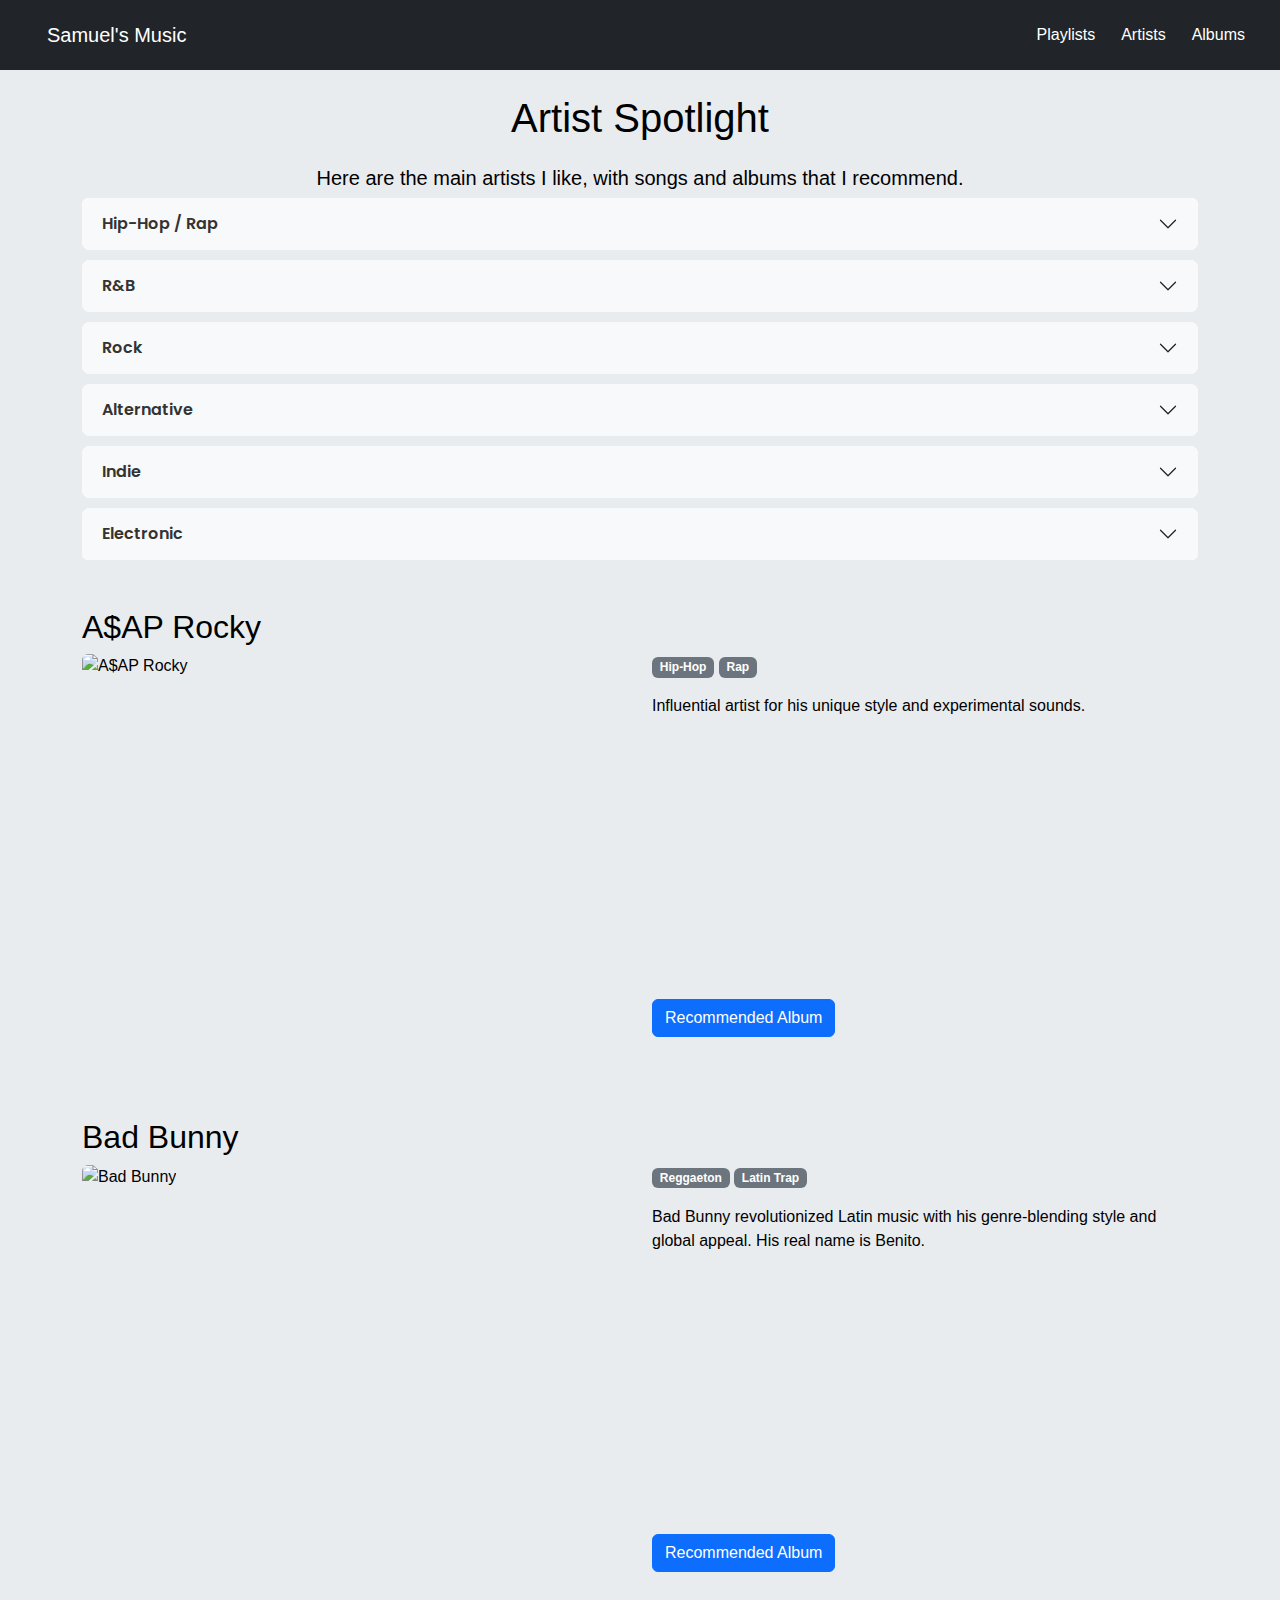
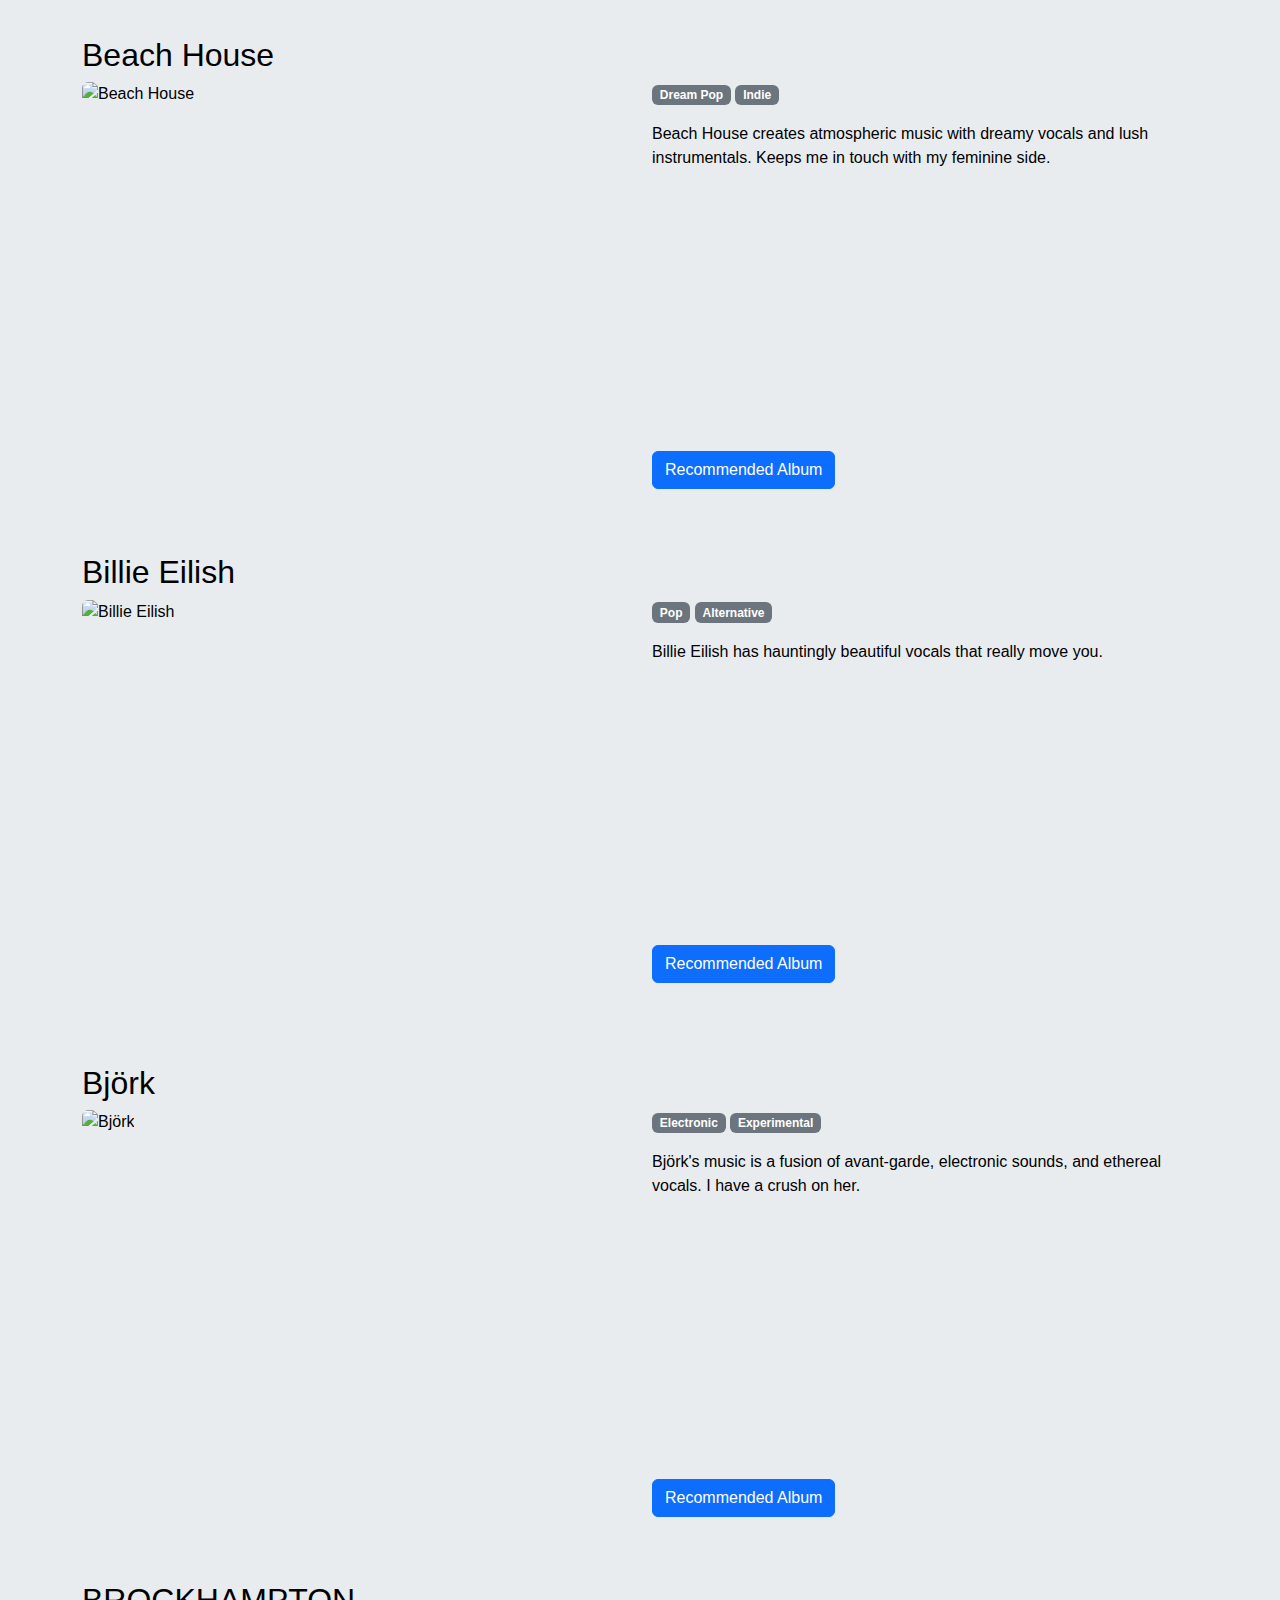
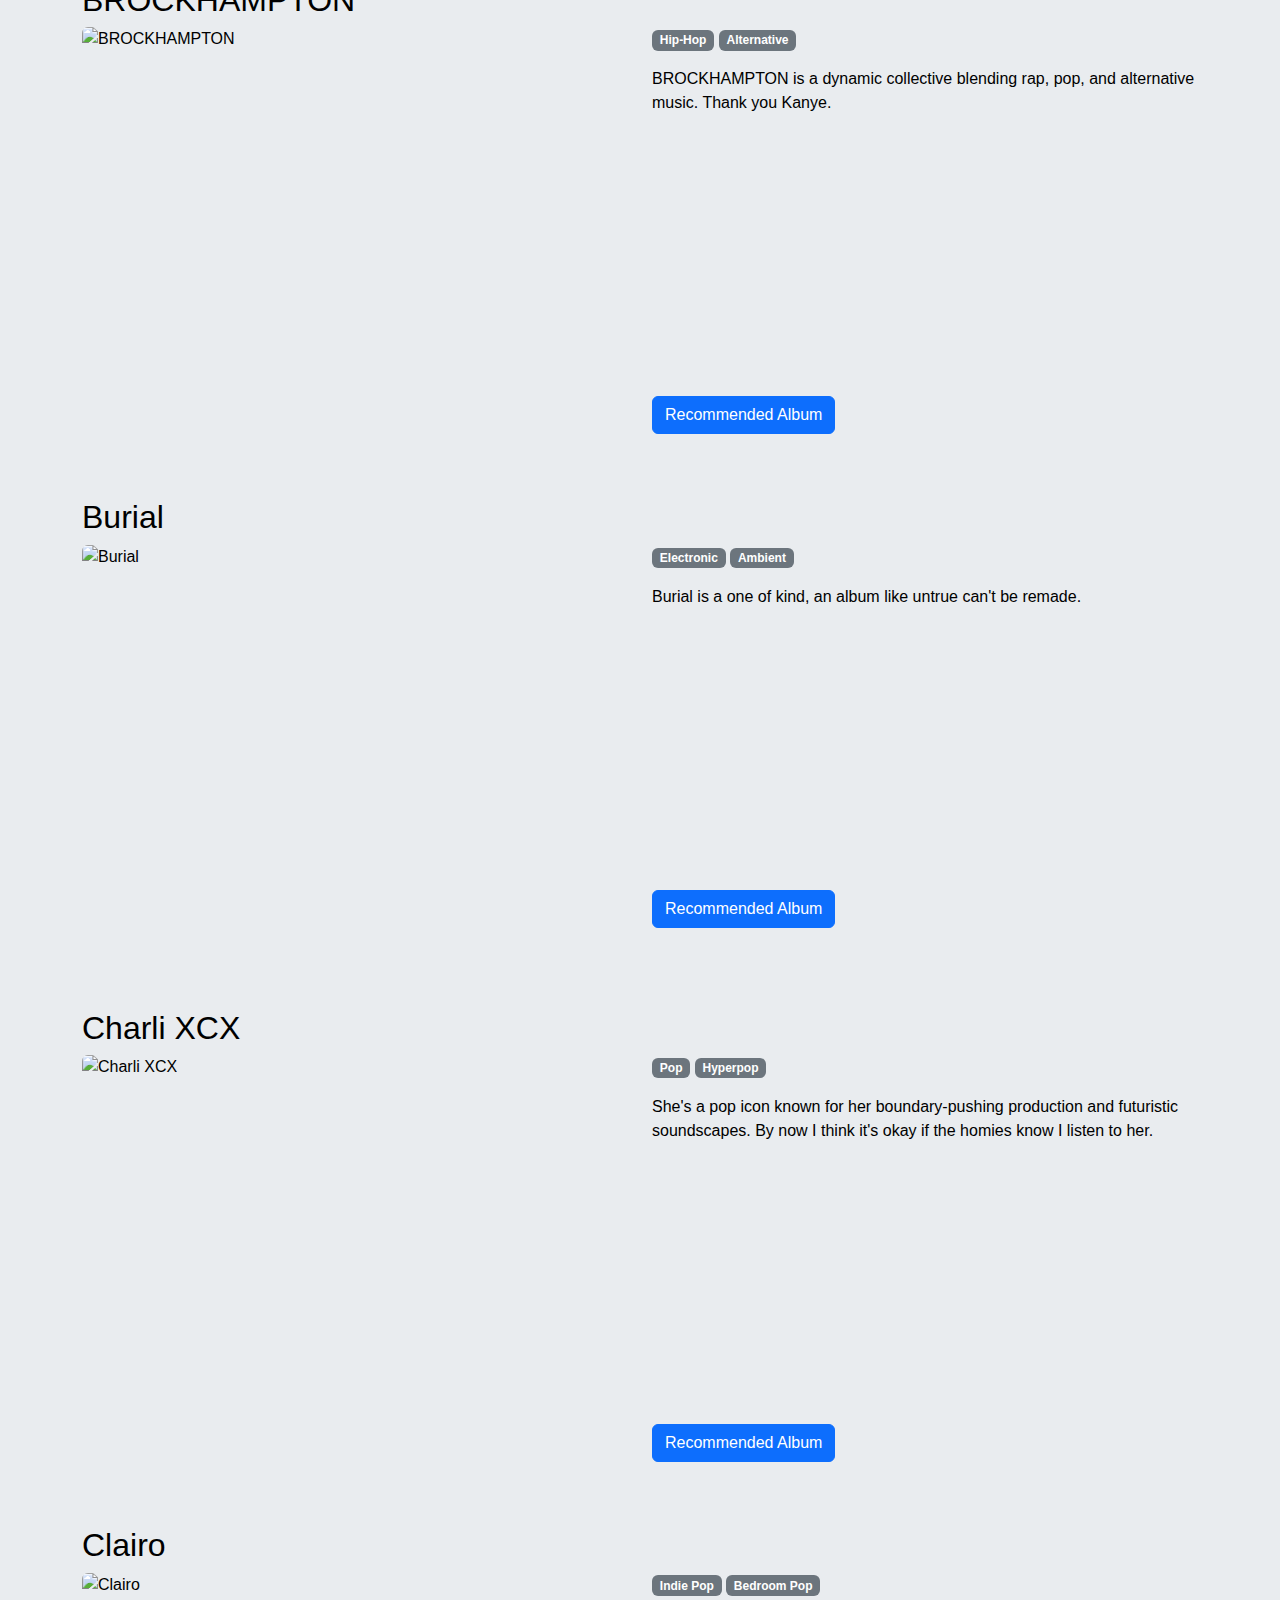
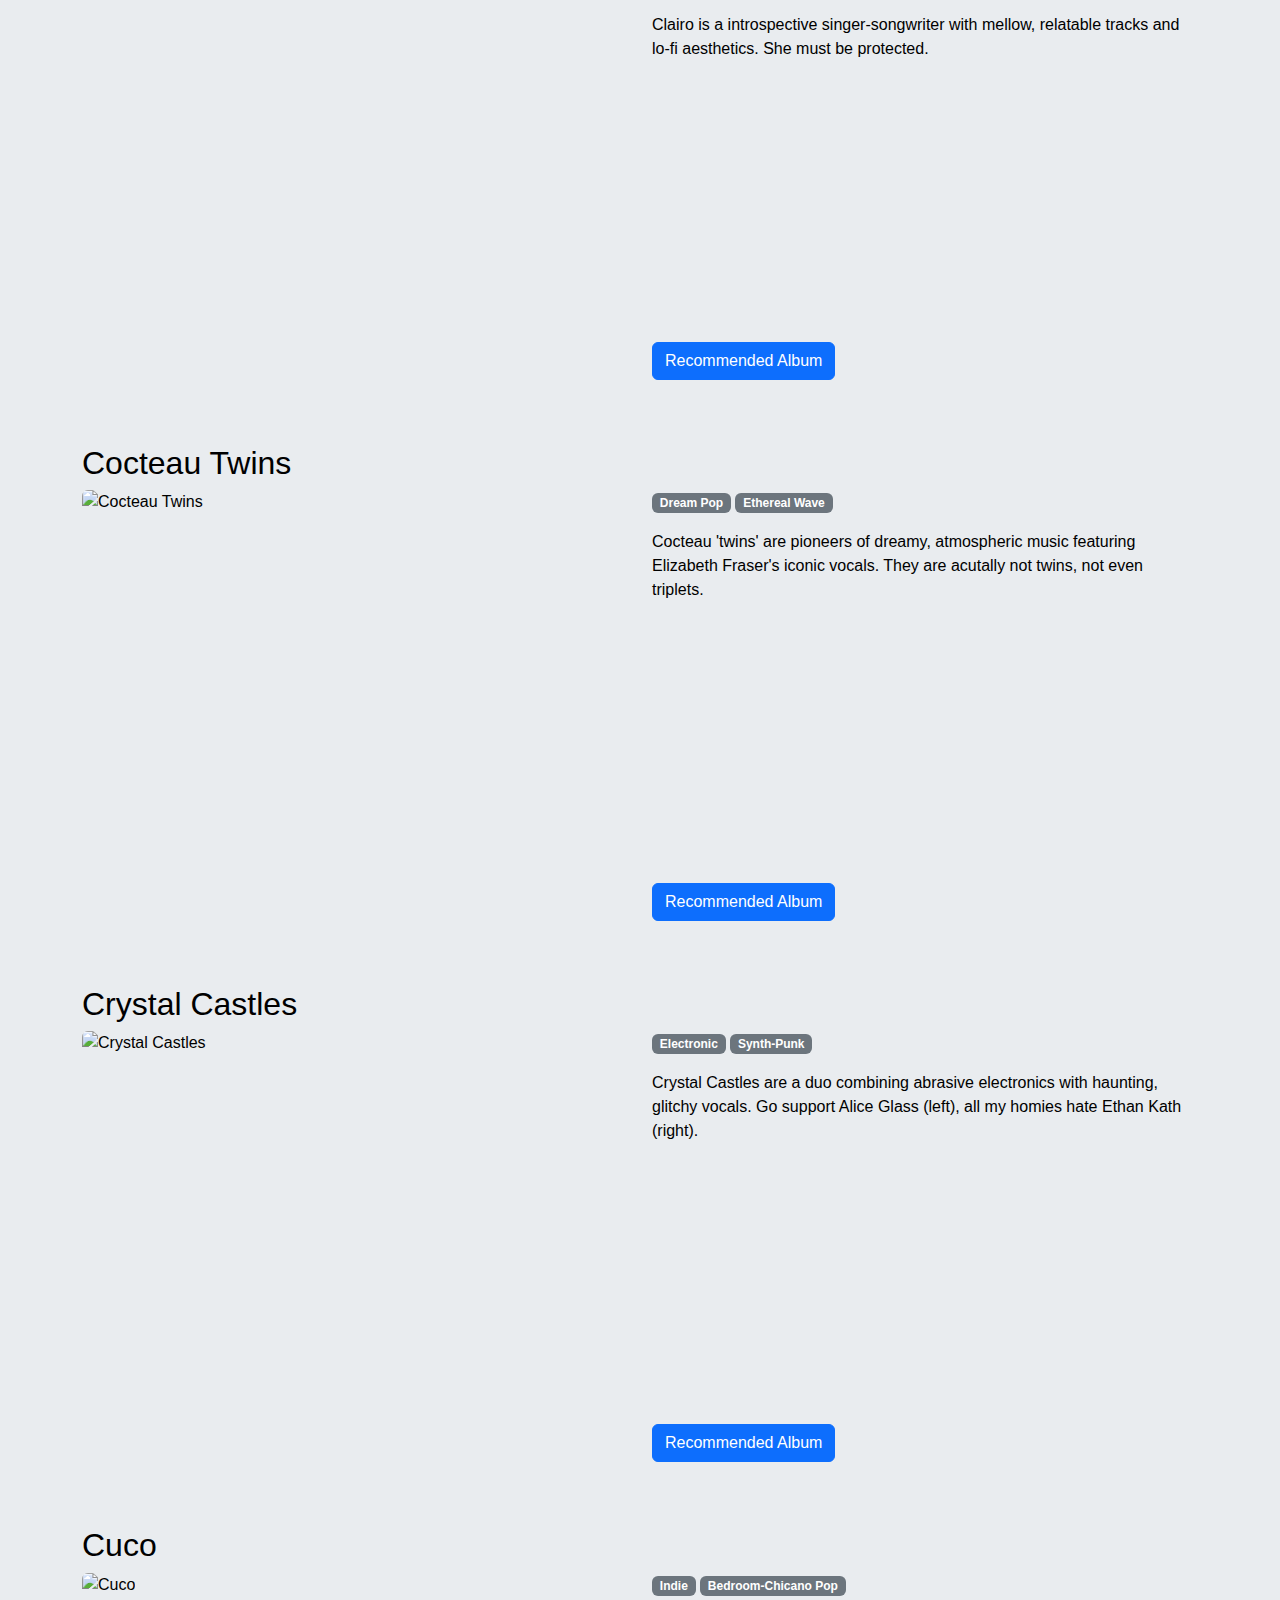
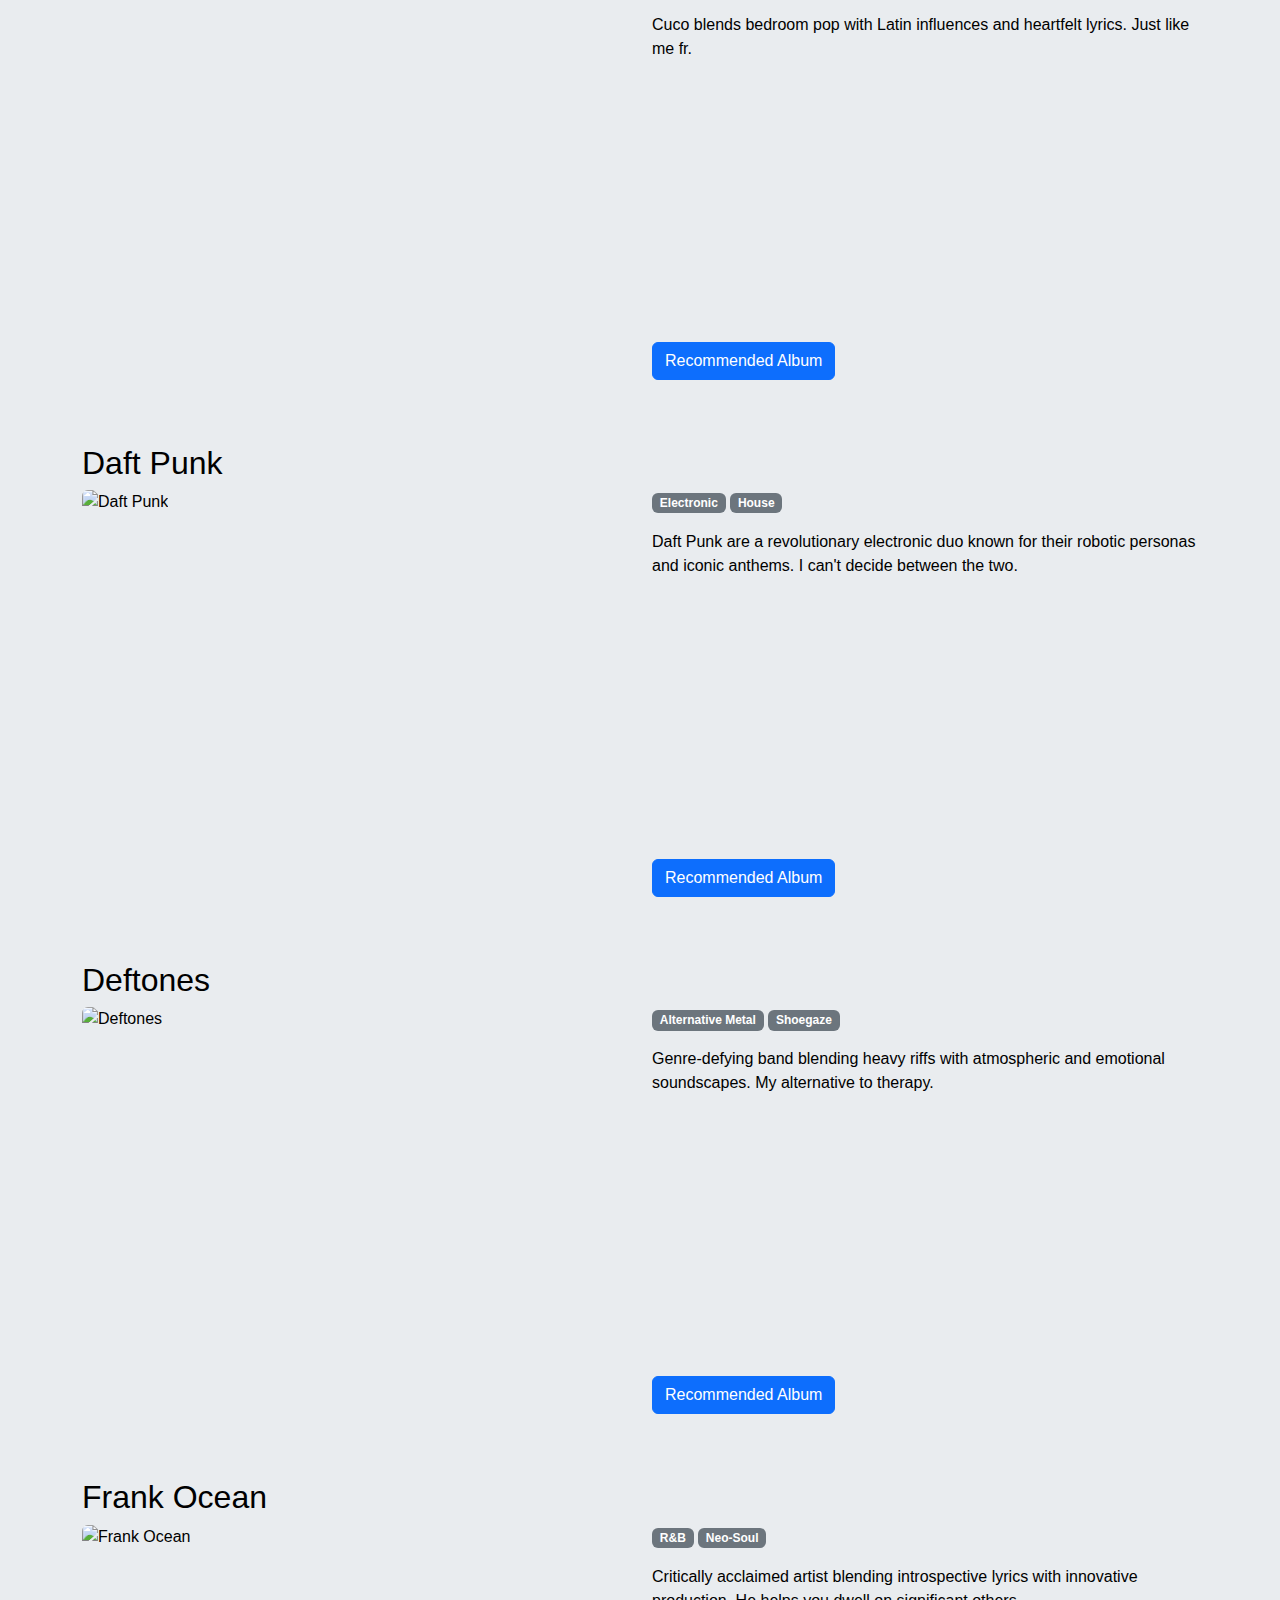
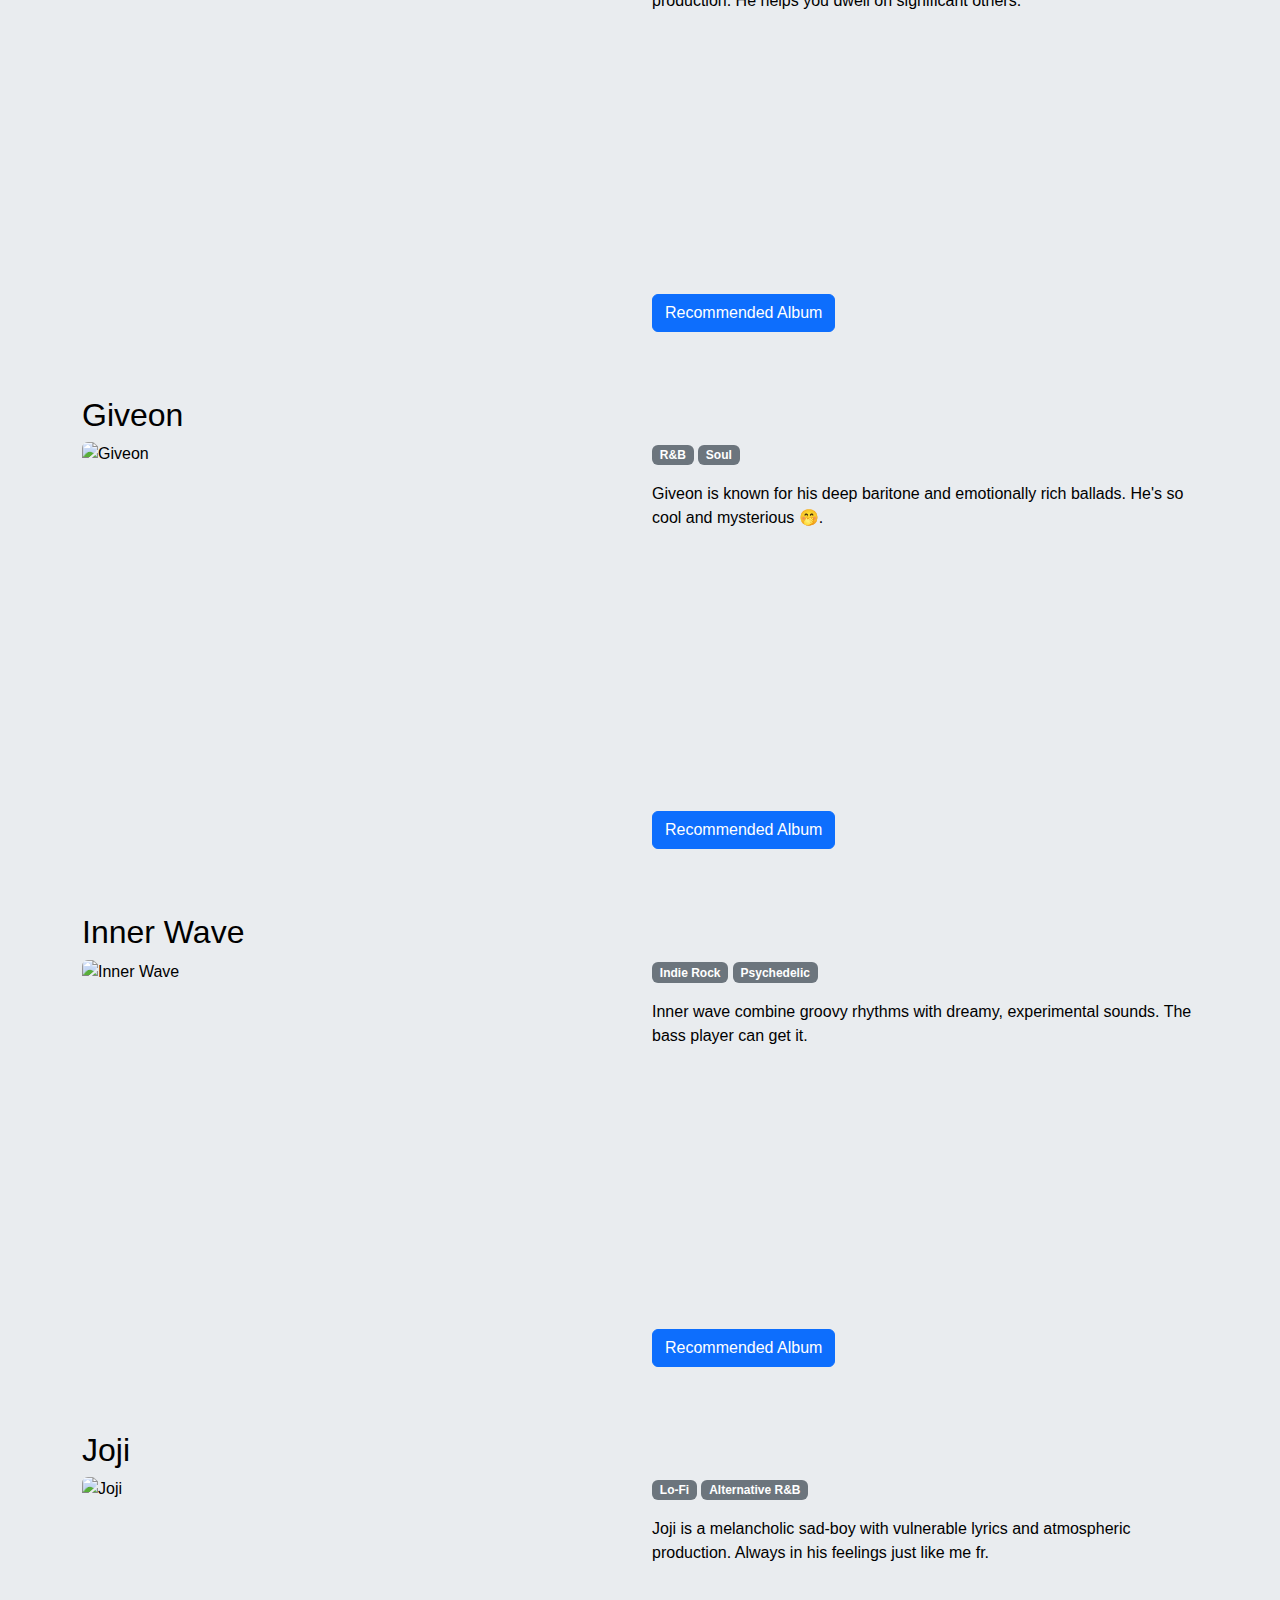
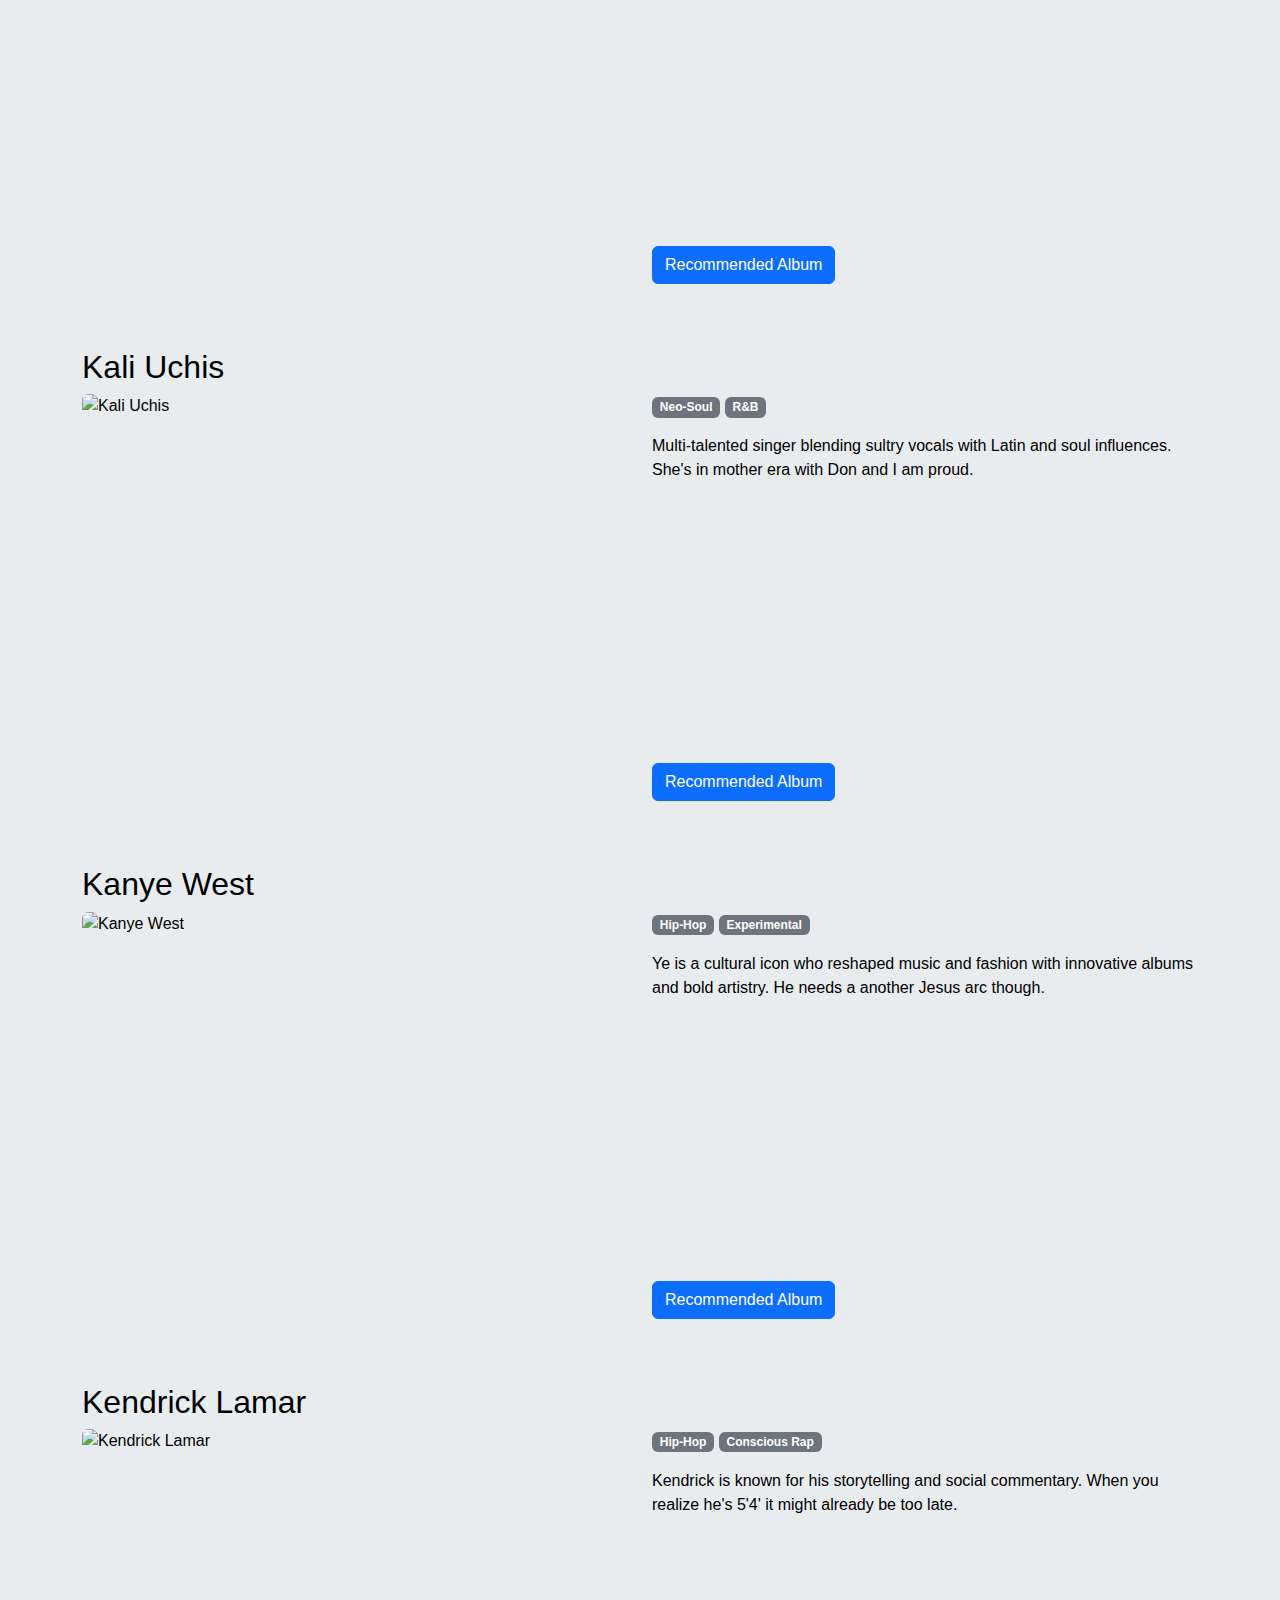
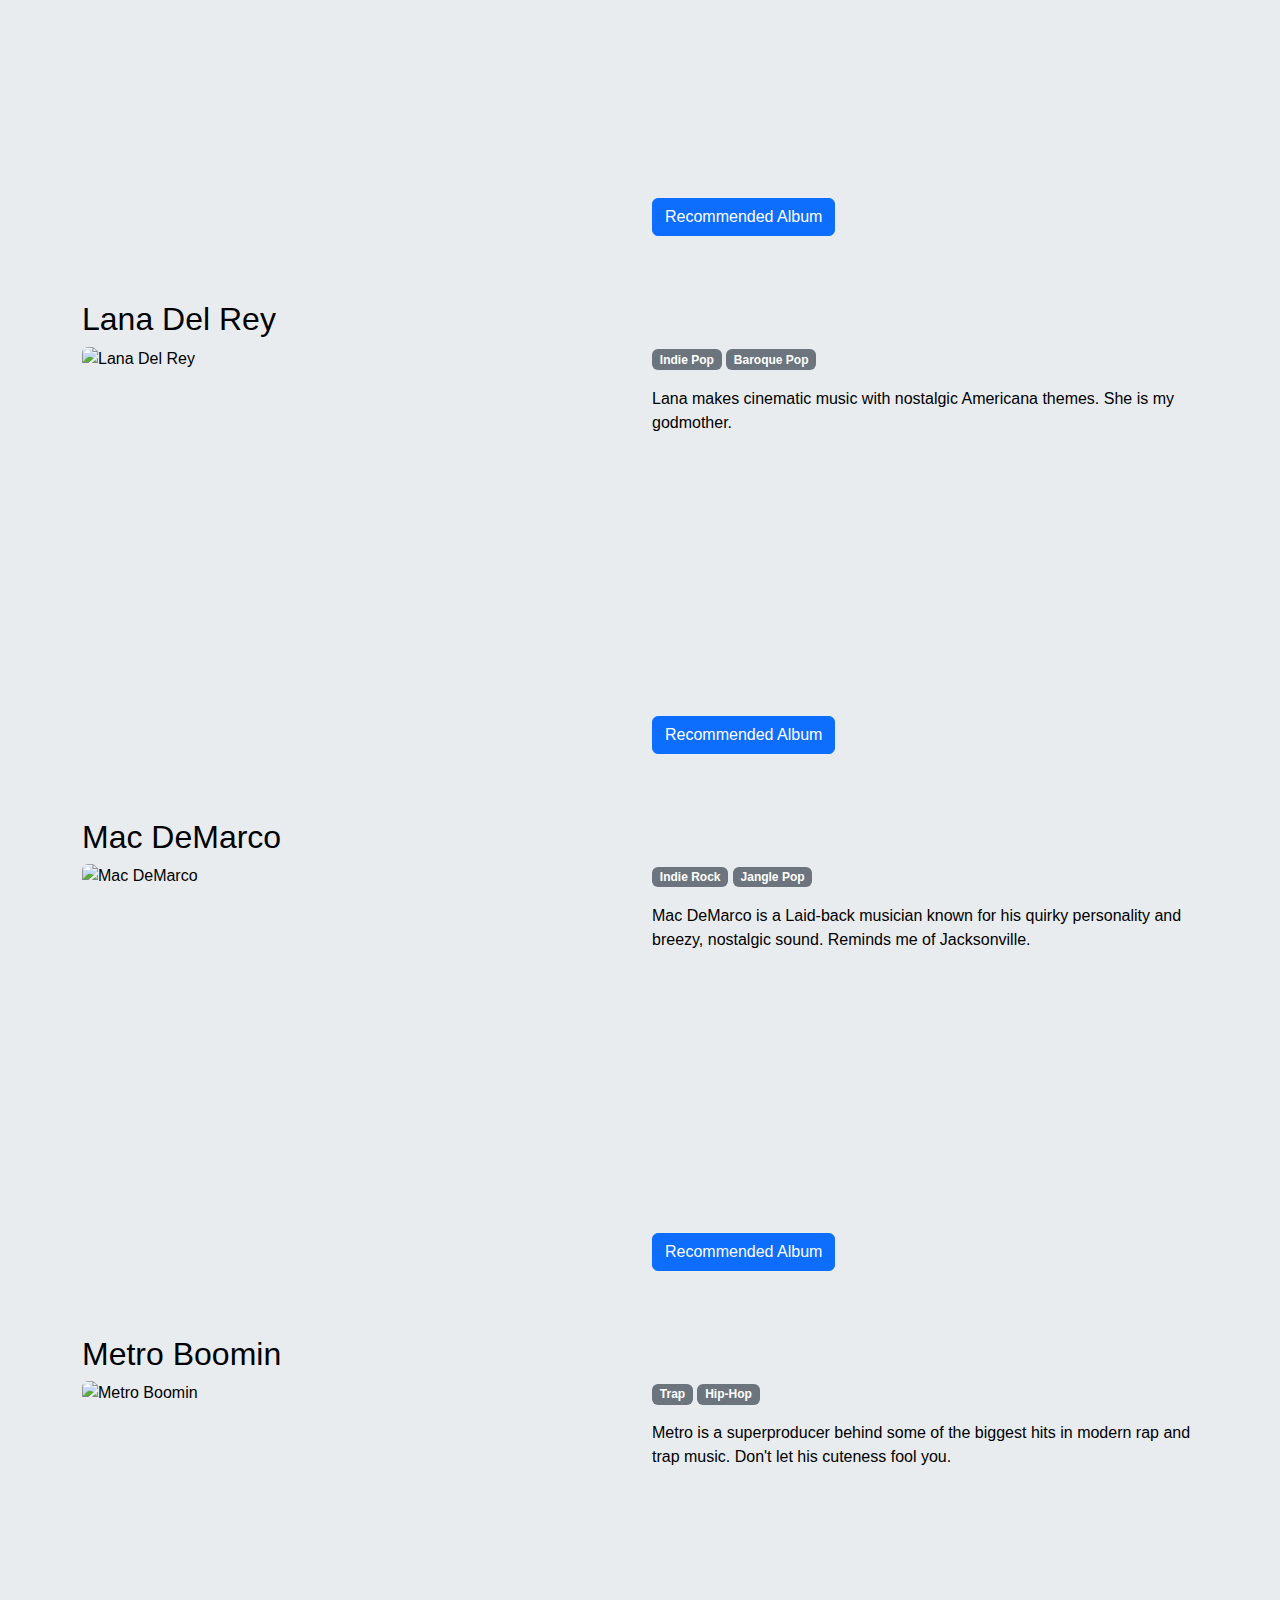
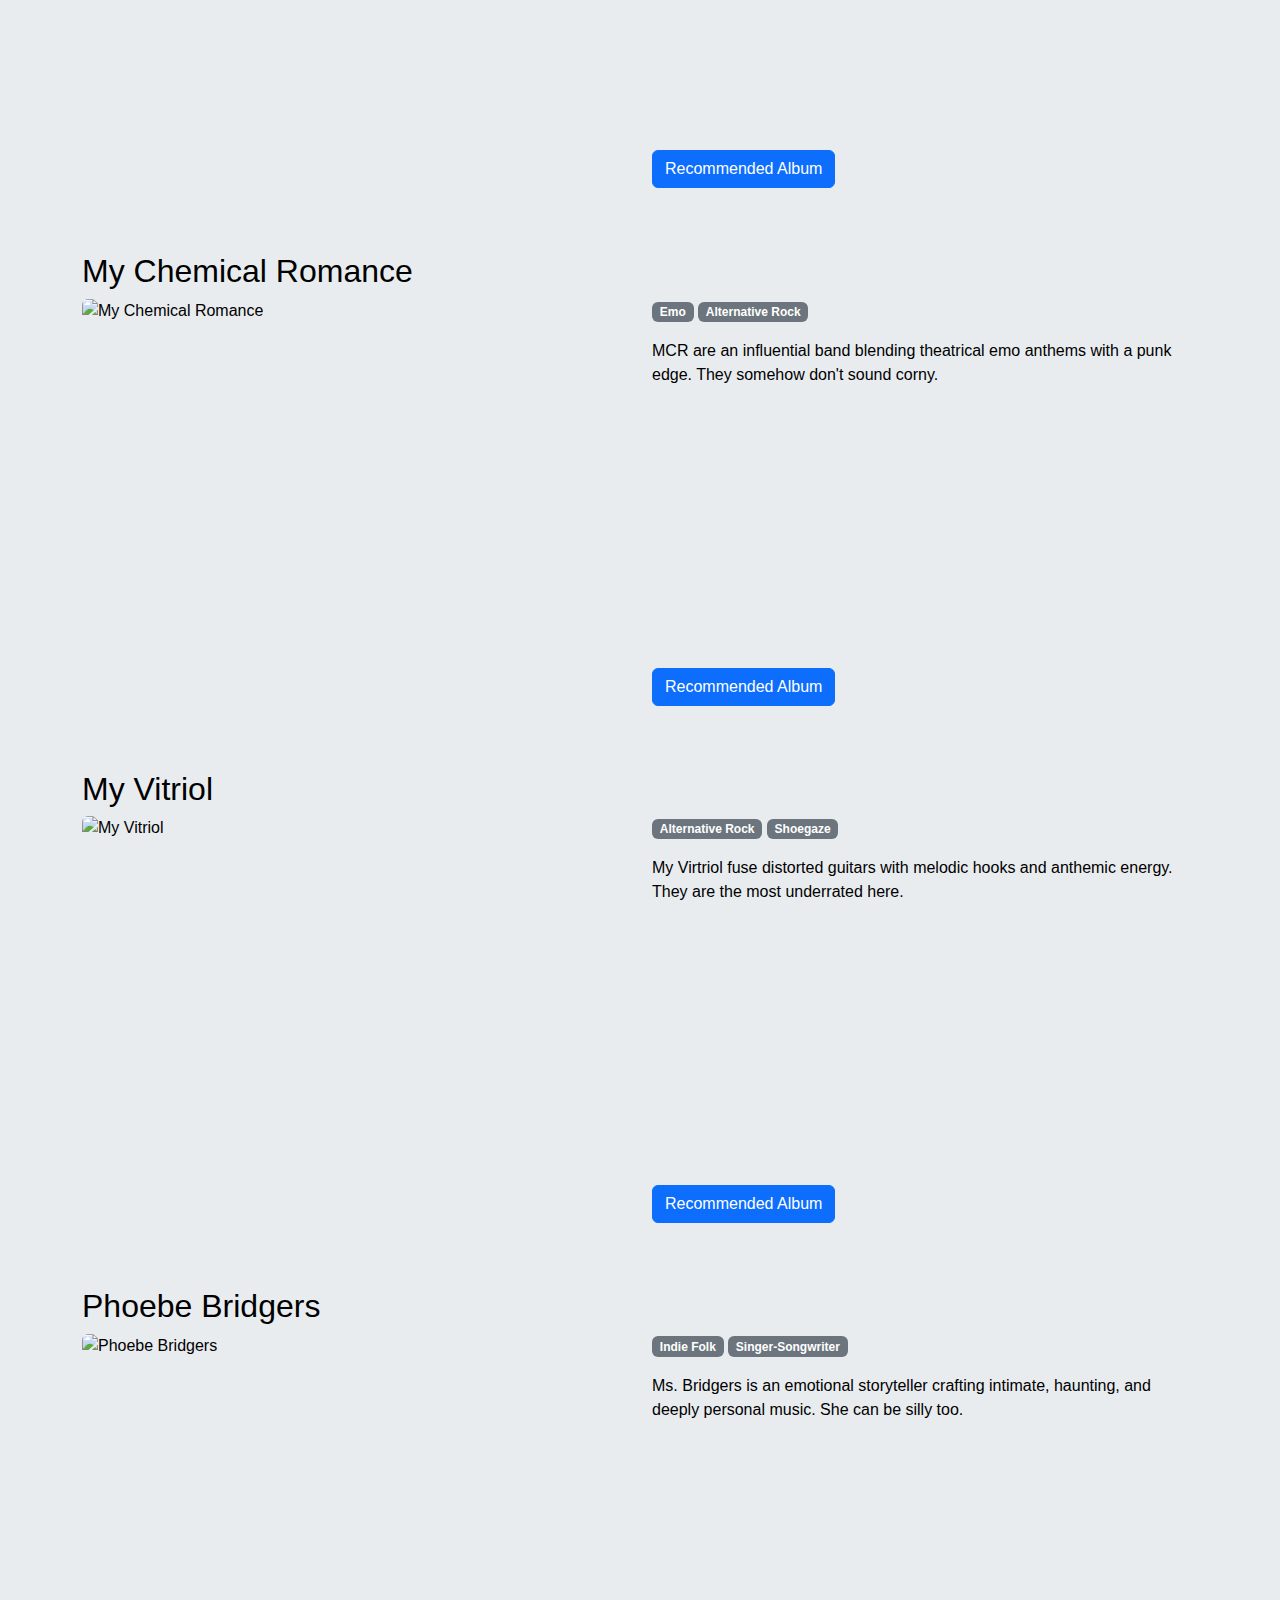
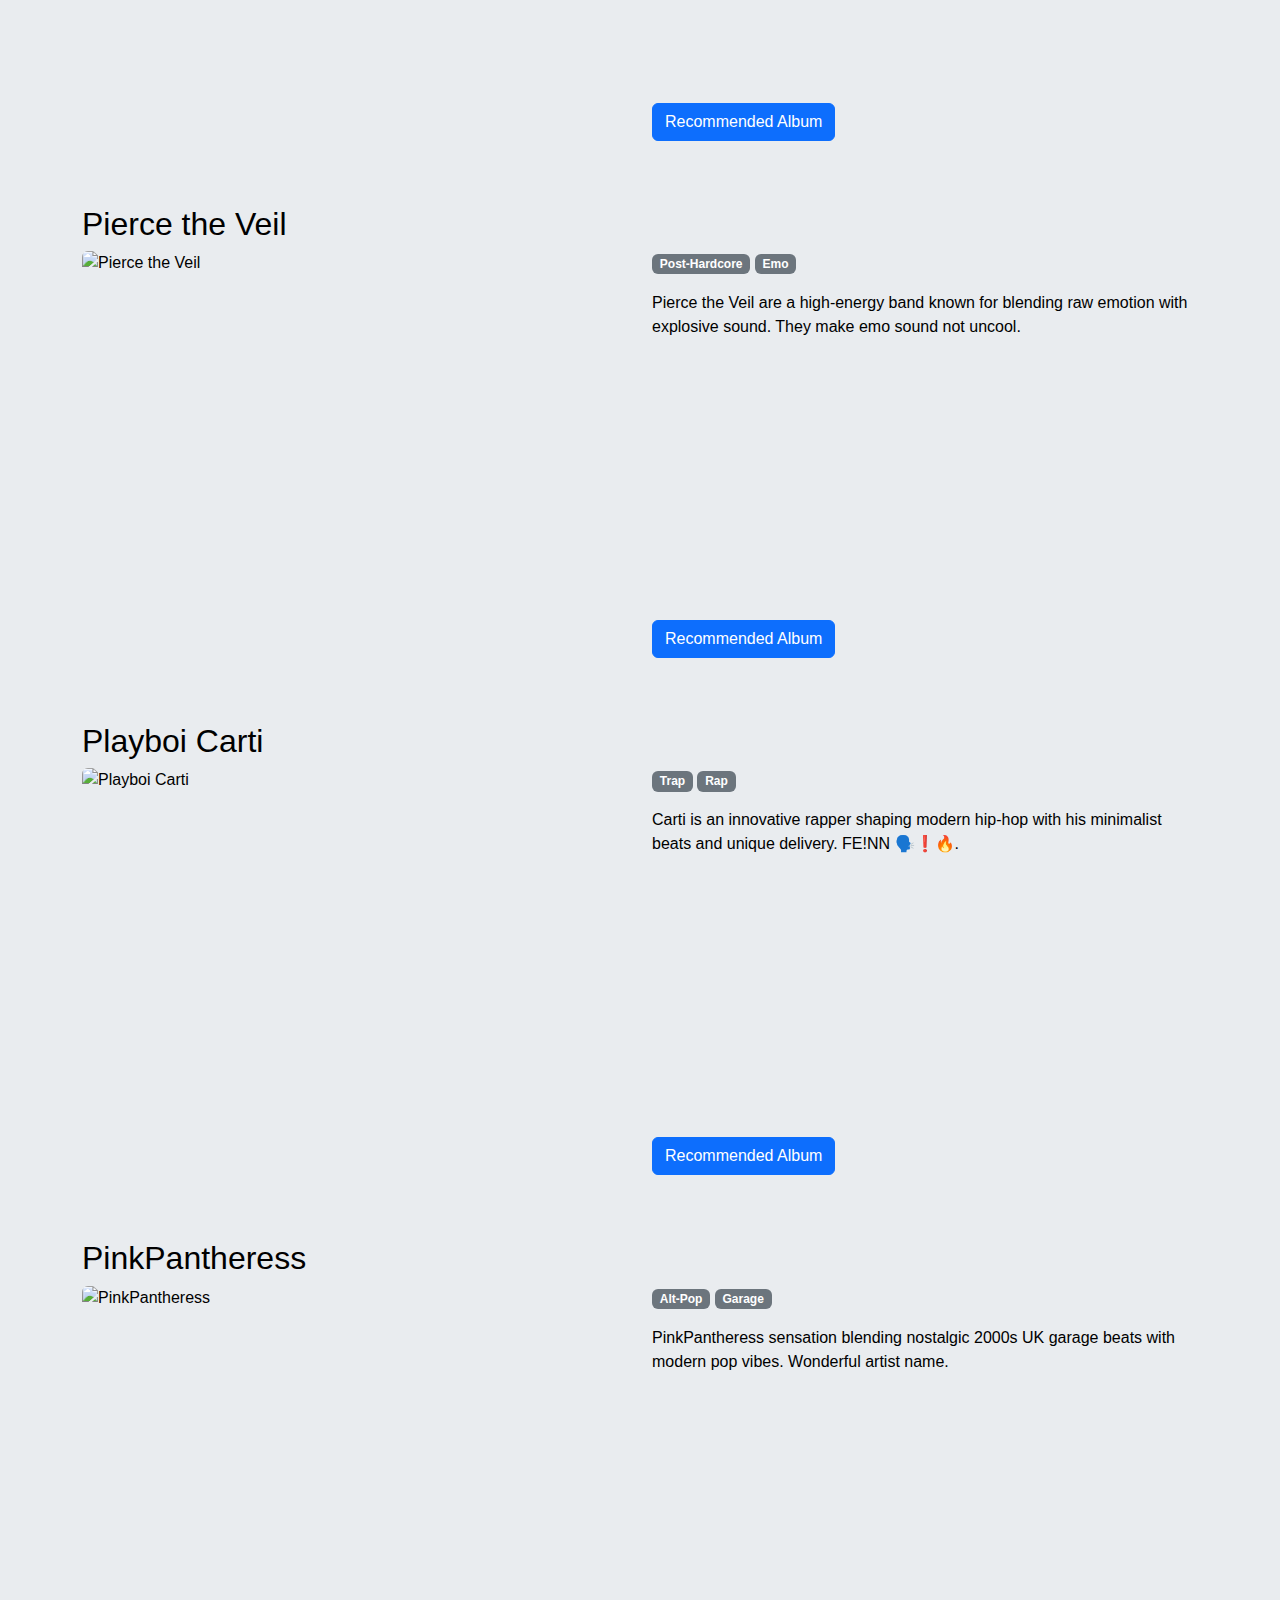
==== artists.html @ e797e88c "Add files via upload" ====
<!DOCTYPE html>
<html lang="en">
<head>
    <meta charset="UTF-8">
    <meta name="viewport" content="width=device-width, initial-scale=1.0">
    <title>Artist Spotlight</title>
    <link href="https://cdn.jsdelivr.net/npm/bootstrap@5.2.3/dist/css/bootstrap.min.css" rel="stylesheet">
    <link href="https://fonts.googleapis.com/css2?family=Poppins:wght@400;600&display=swap" rel="stylesheet">
    <link href="styles.css" rel="stylesheet">

</head>
<body>
    <!-- Placeholder for the Nav Bar -->
    <div id="navbar-placeholder"></div>

    <div class="container mt-4">
        <h1 class="text-center mb-4">Artist Spotlight</h1>
        <h5 class="text-center">Here are the main artists I like, with songs and albums that I recommend.</h5>

        <!--Accordion for quick genre-based navivation-->
        <div class="accordion mb-5" id="artistAccordion">
            <!-- Hip-Hop / Rap -->
            <div class="accordion-item">
                <h2 class="accordion-header" id="heading-rap">
                    <button class="accordion-button collapsed" type="button" data-bs-toggle="collapse" data-bs-target="#collapse-rap" aria-expanded="false" aria-controls="collapse-rap">
                        Hip-Hop / Rap
                    </button>
                </h2>
                <div id="collapse-rap" class="accordion-collapse collapse" aria-labelledby="heading-rap" data-bs-parent="#artistAccordion">
                    <div class="accordion-body">
                        <a href="#artist1">A$AP Rocky</a>, <a href="#artist2">Bad Bunny</a>, <a href="#artist6">BROCKHAMPTON</a>, <a href="#artist20">Kanye West</a>, <a href="#artist21">Kendrick Lamar</a>, <a href="#artist24">Metro Boomin</a>, <a href="#artist29">Playboi Carti</a>, <a href="#artist31">Pusha T</a>, <a href="#artist45">Travis Scott</a>, <a href="#artist47">Tyler the Creator</a>, <a href="#artist48">XXXTENTACION</a>
                    </div>
                </div>
            </div>

            <!-- R&B -->
            <div class="accordion-item">
                <h2 class="accordion-header" id="heading-rnb">
                    <button class="accordion-button collapsed" type="button" data-bs-toggle="collapse" data-bs-target="#collapse-rnb" aria-expanded="false" aria-controls="collapse-rnb">
                        R&B
                    </button>
                </h2>
                <div id="collapse-rnb" class="accordion-collapse collapse" aria-labelledby="heading-rnb" data-bs-parent="#artistAccordion">
                    <div class="accordion-body">
                        <a href="#artist15">Frank Ocean</a>, <a href="#artist16">Giveon</a>, <a href="#artist18">Joji</a>, <a href="#artist19">Kali Uchis</a>, <a href="#artist35">Sade</a>, <a href="#artist38">SZA</a>, <a href="#artist44">The Weeknd</a>
                    </div>
                </div>
            </div>

            <!-- Rock -->
            <div class="accordion-item">
                <h2 class="accordion-header" id="heading-rock">
                    <button class="accordion-button collapsed" type="button" data-bs-toggle="collapse" data-bs-target="#collapse-rock" aria-expanded="false" aria-controls="collapse-rock">
                        Rock
                    </button>
                </h2>
                <div id="collapse-rock" class="accordion-collapse collapse" aria-labelledby="heading-rock" data-bs-parent="#artistAccordion">
                    <div class="accordion-body">
                        <a href="#artist14">Deftones</a>, <a href="#artist25">My Chemical Romance</a>, <a href="#artist26">My Vitriol</a>, <a href="#artist28">Pierce the Veil</a>, <a href="#artist32">Queen</a>, <a href="#artist33">Queens of the Stone Age</a>, <a href="#artist34">Radiohead</a>, <a href="#artist36">Slowdive</a>, <a href="#artist40">The Beatles</a>, <a href="#artist42">The Smashing Pumpkins</a>, <a href="#artist43">The Strokes</a>
                    </div>
                </div>
            </div>

            <!-- Alternative -->
            <div class="accordion-item">
                <h2 class="accordion-header" id="heading-alternative">
                    <button class="accordion-button collapsed" type="button" data-bs-toggle="collapse" data-bs-target="#collapse-alternative" aria-expanded="false" aria-controls="collapse-alternative">
                        Alternative
                    </button>
                </h2>
                <div id="collapse-alternative" class="accordion-collapse collapse" aria-labelledby="heading-alternative" data-bs-parent="#artistAccordion">
                    <div class="accordion-body">
                        <a href="#artist4">Billie Eilish</a>, <a href="#artist5">Björk</a>, <a href="#artist10">Cocteau Twins</a>, <a href="#artist22">Lana Del Rey</a>, <a href="#artist30">PinkPantheress</a>, <a href="#artist39">Tame Impala</a>, <a href="#artist46">Twenty One Pilots</a>
                    </div>
                </div>
            </div>

            <!-- Indie -->
            <div class="accordion-item">
                <h2 class="accordion-header" id="heading-indie">
                    <button class="accordion-button collapsed" type="button" data-bs-toggle="collapse" data-bs-target="#collapse-indie" aria-expanded="false" aria-controls="collapse-indie">
                        Indie
                    </button>
                </h2>
                <div id="collapse-indie" class="accordion-collapse collapse" aria-labelledby="heading-indie" data-bs-parent="#artistAccordion">
                    <div class="accordion-body">
                        <a href="#artist3">Beach House</a>, <a href="#artist9">Clairo</a>, <a href="#artist12">Cuco</a>, <a href="#artist17">Inner Wave</a>, <a href="#artist23">Mac DeMarco</a>, <a href="#artist27">Phoebe Bridgers</a>, <a href="#artist37">Sufjan Stevens</a>, <a href="#artist41">The Marias</a>
                    </div>
                </div>
            </div>

            <!-- Electronic -->
            <div class="accordion-item">
                <h2 class="accordion-header" id="heading-electronic">
                    <button class="accordion-button collapsed" type="button" data-bs-toggle="collapse" data-bs-target="#collapse-electronic" aria-expanded="false" aria-controls="collapse-electronic">
                        Electronic
                    </button>
                </h2>
                <div id="collapse-electronic" class="accordion-collapse collapse" aria-labelledby="heading-electronic" data-bs-parent="#artistAccordion">
                    <div class="accordion-body">
                        <a href="#artist7">Burial</a>, <a href="#artist8">Charli XCX</a>, <a href="#artist11">Crystal Castles</a>, <a href="#artist13">Daft Punk</a>
                    </div>
                </div>
            </div>
        </div>

        <!-- Artist Container-->
        <div id="artistContainer" class="mt-5"></div>
            <!-- Artists rendered dynamically from artistData.js -->
        <div>
    </div>

    <!-- Scripts -->

    <!-- Nav Bar -->
    <script>
        // Fetch and insert the navbar
        fetch('navbar.html')
            .then(response => response.text())
            .then(data => document.getElementById('navbar-placeholder').innerHTML = data)
            .catch(error => console.error('Error loading navbar:', error));
    </script>

    <!-- Floating Button -->
    <button id="floatingBackToTop" class="btn btn-secondary" style="position: fixed; bottom: 20px; right: 20px; display: none;">
        ↑
    </button>
    <script src="backToTop.js"></script>

    <!-- Renders artists from artistData.js -->
    <script src="artistData.js"></script>
    <script>
        const container = document.getElementById("artistContainer");

        artistData.forEach(artist => {
            const artistHTML = `
                <section id="${artist.id}" class="mb-5 artist-section">
                    <h2>${artist.name}</h2>
                    <div class="row">
                        <div class="col-md-6">
                            <img src="${artist.image}" alt="${artist.name}" class="img-fluid mb-3 rounded">
                        </div>
                        <div class="col-md-6">
                            <p>${artist.genres.map(genre => `<span class="badge bg-secondary">${genre}</span>`).join(" ")}</p>
                            <p>${artist.description}</p>
                            <iframe style="border-radius:12px" src="${artist.spotifyTrack}" width="100%" height="250" frameborder="0" allowfullscreen=""
                                allow="autoplay; clipboard-write; encrypted-media; fullscreen; picture-in-picture" loading="lazy"></iframe>
                            <p class="mt-2">
                                <a href="${artist.recommendedAlbum.url}" target="_blank" class="btn btn-primary">${artist.recommendedAlbum.text}</a>
                            </p>
                        </div>
                    </div>
                </section>
            `;
            container.insertAdjacentHTML("beforeend", artistHTML);
        });
    </script>
    
    <!-- Bootstrap Bundle with Popper -->
    <script src="https://cdn.jsdelivr.net/npm/bootstrap@5.2.3/dist/js/bootstrap.bundle.min.js"></script>
</body>
</html>
---- styles.css ----
/* --- General Reset and Font Setup --- */
body {
    margin: 0;
    font-family: 'Montserrat', sans-serif;
    color: black;
    overflow-y: visible; /* Prevents body from scrolling */
    background-color: #e9ecef;
}

/* --- Homepage Styling --- */
.homepage-title {
    font-weight: 700;
    font-size: 4rem;
    color: #ffeb3b;
    text-shadow: 2px 2px 10px rgba(0, 0, 0, 0.7);
}

.homepage-text {
    font-weight: 600;
    font-size: 1.5rem;
    color: #ffffff;
    text-shadow: 1px 1px 5px rgba(0, 0, 0, 0.6);
}

/* --- Background Album Collage for Homepage --- */
.background {
    position: fixed;
    top: 0;
    left: 0;
    width: 100%;
    height: 100vh;
    background-image: url('https://i.imgur.com/JsDbBot.png');
    background-size: cover;
    background-position: top;
    z-index: -2; /* Sit behind the content */
}

/* --- Navigation Bar --- */
.navbar {
    background-color: black;
    padding: 10px;
    background-size: cover;
    background-position: center;
    background-repeat: no-repeat;
    color: white;
}
.navbar-brand {
    margin-right: auto; /* Pushes the brand link to the left */
    padding-left: 10px; /* Adjust for fine-tuning */
}
.navbar a {
    color: white;
    text-decoration: none;
    padding: 10px 20px;
    margin: 0 5px;
    border-radius: 5px; /* Rounded edges for links */
    transition: background-color 0.3s ease; /* Smooth hover effect */
}
.navbar a:hover {
    background-color: #bb86fc; /* Light purple on hover */
}

/* --- Hero Section --- */
.hero-section {
    position: relative; /* Allows it to scroll with the page */
    text-align: center;
    padding: 120px 20px;
    min-height: 100vh;
    background: rgba(0, 0, 0, 0.4); /* Semi-transparent background for readability */
    z-index: 1; /* Sit above the background */
    color: white
}

.hero-section h1 {
    font-size: 3.5rem;
    margin-bottom: 20px;
    text-shadow: 1px 1px 10px rgba(0, 0, 0, 0.6);
    opacity: 0.9; /* Slight transparency */
}
.hero-section p {
    font-size: 1.2rem;
    max-width: 800px; /* Restricts width for better readability */
    margin: 0 auto;
    line-height: 1.8;
    opacity: 0.8;
}

/* --- CTA Buttons --- */
.cta-buttons {
    margin-top: 30px;
}

.cta-buttons .btn:hover {
    transform: scale(1.05); /* Slight zoom */
    box-shadow: 0 4px 6px rgba(0, 0, 0, 0.2);
}

/* --- Playlist Cards --- */
.card {
    border: 1px solid #ddd; /* Subtle border for separation */
    border-radius: 8px;
    margin: 15px 0;
    padding: 15px;
    background-color: #fff;
    box-shadow: 0 2px 4px rgba(0, 0, 0, 0.1);
    transition: transform 0.3s ease; /* Smooth scale effect */
}
.card:hover {
    transform: scale(1.05); /* Slight zoom on hover */
    box-shadow: 0 6px 10px rgba(0, 0, 0, 0.3); /* Enhanced shadow on hover */
    background-color: #c7fce5;
}

/* --- Album Section --- */
#album-container {
    display: flex;
    flex-wrap: wrap;
    gap: 20px;  /* Spacing between album cards */
    justify-content: center;
    margin-top: 20px;
}

.album-card {
    width: 100%;
    max-width: 300px;
    margin: 10px;  /* Outer margin for spacing */
    border-radius: 8px;  /* Smooth corners */
    box-shadow: 0 4px 6px rgba(0, 0, 0, 0.1);
    transition: transform 0.3s ease, box-shadow 0.3s ease;  /* Smooth animation */
    background-color: white;
    overflow: hidden;  /* Prevent overflow issues */
}

.album-card:hover {
    transform: scale(1.05);
    box-shadow: 0 6px 10px rgba(0, 0, 0, 0.2);
}

.album-card img {
    width: 100%;
    height: auto;
    border-bottom: 1px solid #ddd;  /* Separator line */
}

.album-card .card-body {
    padding: 15px;  /* Inner padding for content */
}

.album-card .card-title {
    font-size: 1.2rem;
    font-weight: bold;
    margin: 10px 0;
}

.album-card .card-text {
    font-size: 0.9rem;
    color: #555;
}

.album-card .card-text small {
    font-size: 0.8rem;
    color: #888;
}

/* --- Filter Bar Styling --- */
.filter-bar {
    background-color: #f5f5f5;
    padding: 1rem;  /* Spacing for content */
    border-radius: 0.5rem;  /* Rounded edges */
    margin-bottom: 2rem;
    box-shadow: 0 4px 6px rgba(0, 0, 0, 0.1);
}

#genre-filter {
    font-size: 1rem;
    padding: 0.5rem 1rem;
    border-radius: 0.25rem;
    border: 1px solid #ddd;
    transition: background-color 0.3s ease, box-shadow 0.3s ease; /* Smooth hover effects */
}

#genre-filter:hover {
    background-color: #e9ecef;
    cursor: pointer;
    box-shadow: 0 2px 4px rgba(0, 0, 0, 0.1);
}

/* --- Tooltip Styling --- */
.tooltip-inner {
    max-width: 300px;
    background-color: #f8f9fa;
    color: #333;
    padding: 10px;
    border-radius: 5px;
    text-align: center;
}
.tooltip-inner img {
    margin-top: 10px;
    width: 100%;
    border-radius: 5px;
}

/* --- Section Styling --- */
.section {
    padding: 20px;
    margin: 20px;
    background-color: white;
    border-radius: 8px;
    box-shadow: 0 4px 6px rgba(0, 0, 0, 0.1); /* Adds depth */
}

/* --- Accordion Styling for Faster Artist Navigation --- */
.accordion-item {
    border: none; /* Remove default borders */
    margin-bottom: 10px; /* Spacing between items */
    border-radius: 8px; /* Rounded corners */
    overflow: hidden; /* Preserve rounded corners */
}
.accordion-button {
    background-color: #f8f9fa;
    color: #333;
    font-family: 'Poppins', sans-serif;
    font-weight: 600;
    transition: background-color 0.3s, color 0.3s; /* Smooth effects */
}
.accordion-button:hover {
    background-color: #4A90E2; /* Blue hover color */
    color: white; /* White text on hover */
}
.accordion-button:not(.collapsed) {
    background-color: #4A90E2; /* Active section color */
    color: white;
}
.accordion-body {
    background-color: #E8F5E9;
    color: #555;
    font-size: 14px;
    line-height: 1.6;  /* Comfortable spacing */
}
.accordion-body a {
    color: #000000;
    text-decoration: none; /* No underline for links */
    font-family: 'Poppins', sans-serif;
    font-weight: 600;
    font-size: 10x;
    letter-spacing: 0.5px; /* Slight spacing between letters */
    transition: color 0.3s ease, transform 0.2s ease; /* Smooth transition effects */
}
.accordion-body a:hover {
    color: #9B59B6;
    transform: translateY(-2px); /* Slight lift effect */
    cursor: pointer; /* Pointer cursor for clarity */
}

/* --- Artist Image --- */
.artist-section img {
    min-height: 400px; /* Adjust this value as needed */
    object-fit: cover; /* Ensures the image crops properly to fit the height */
    width: 100%; /* Ensures images take up full width of the column */
}

/* --- Buttons for Links to Recommended Albums --- */
button {
    background-color: #03dac6; /* Vibrant teal for buttons */
    border: none;
    color: white;
    padding: 10px 20px;
    font-size: 16px;
    border-radius: 5px;
    cursor: pointer;
    transition: background-color 0.3s ease; /* Smooth hover effect */
}
button:hover {
    background-color: #018786;
}

/* --- Floating Button --- */
#floatingBackToTop {
    z-index: 1000; /* Ensure button stays on top */
    opacity: 0.8; /* Slight transparency */
    transition: opacity 0.3s; /* Smooth transitions */
    font-size: 40px;
    width: 50px;
    height: 50px;
    line-height: 28px;
}

#floatingBackToTop:hover {
    opacity: 1;
    cursor: pointer;
}

/* --- Smooth scrolling for links  --- */
html {
    scroll-behavior: smooth;
}
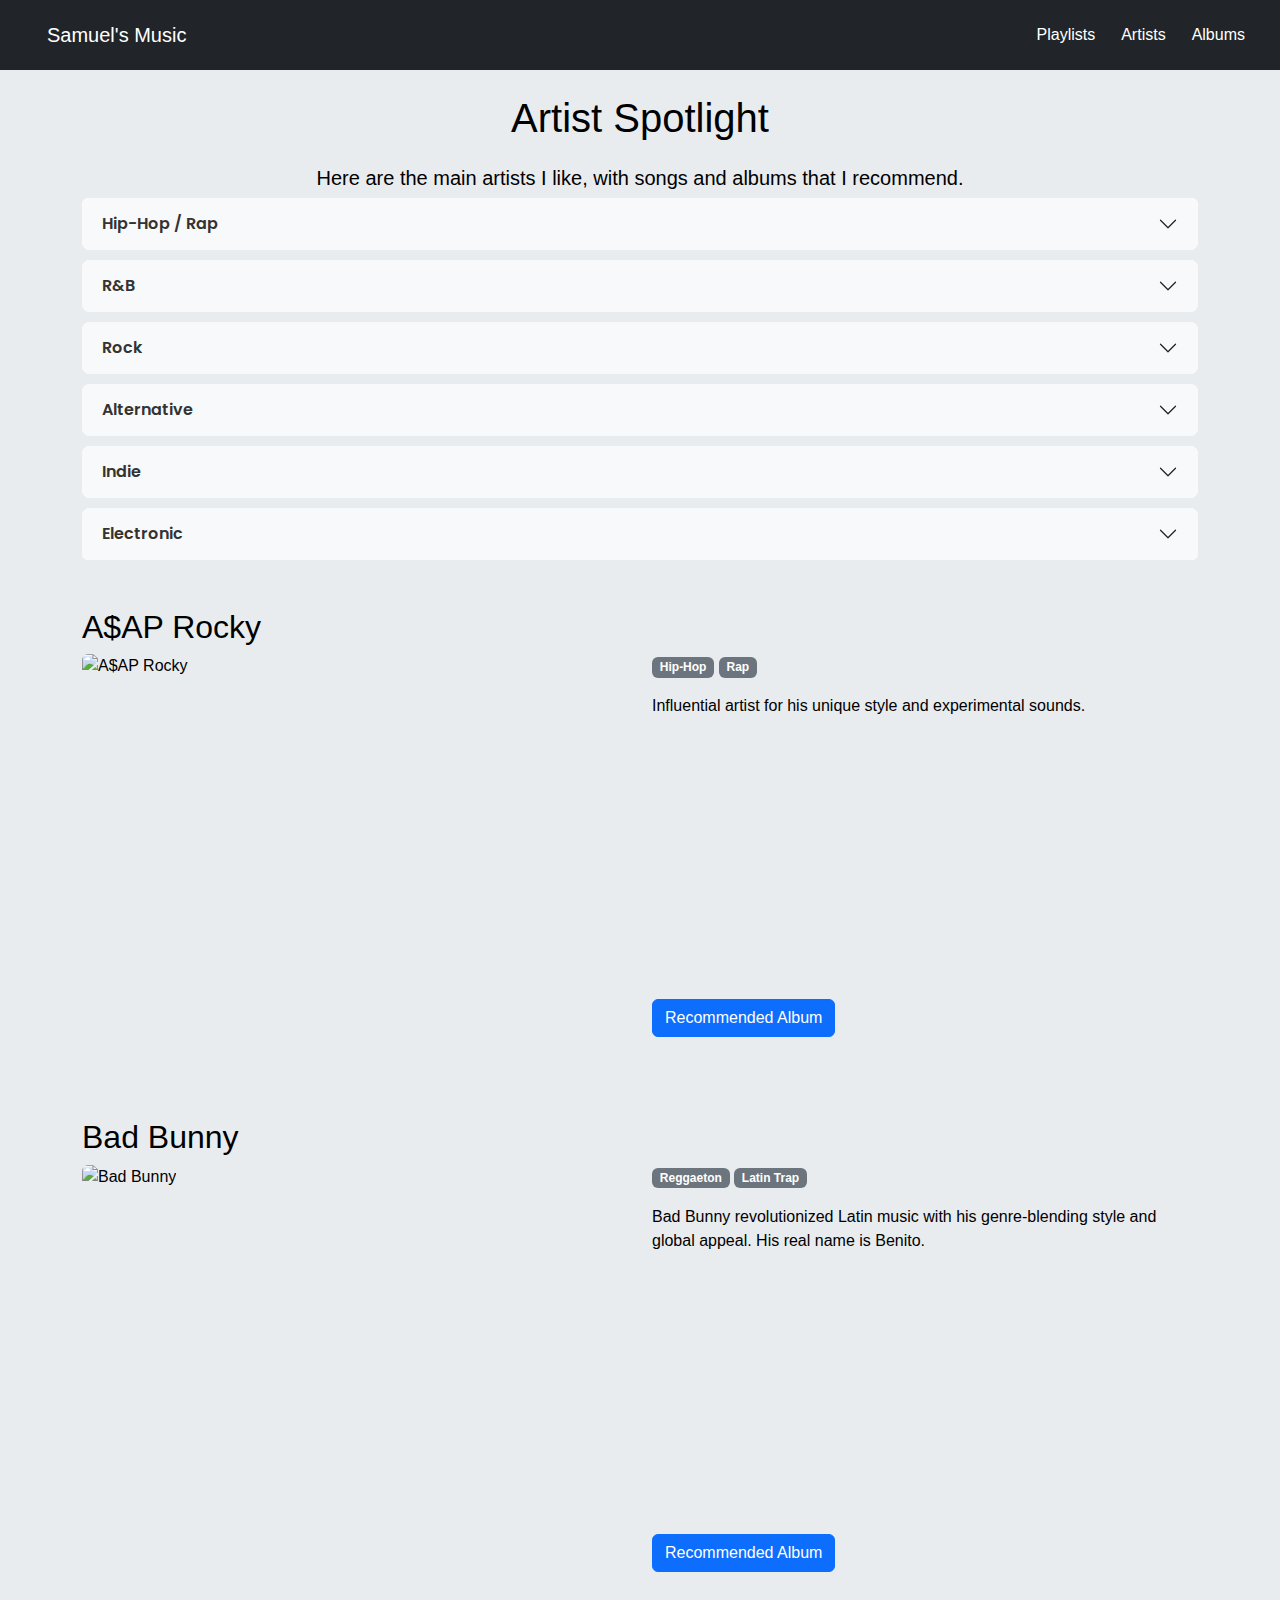
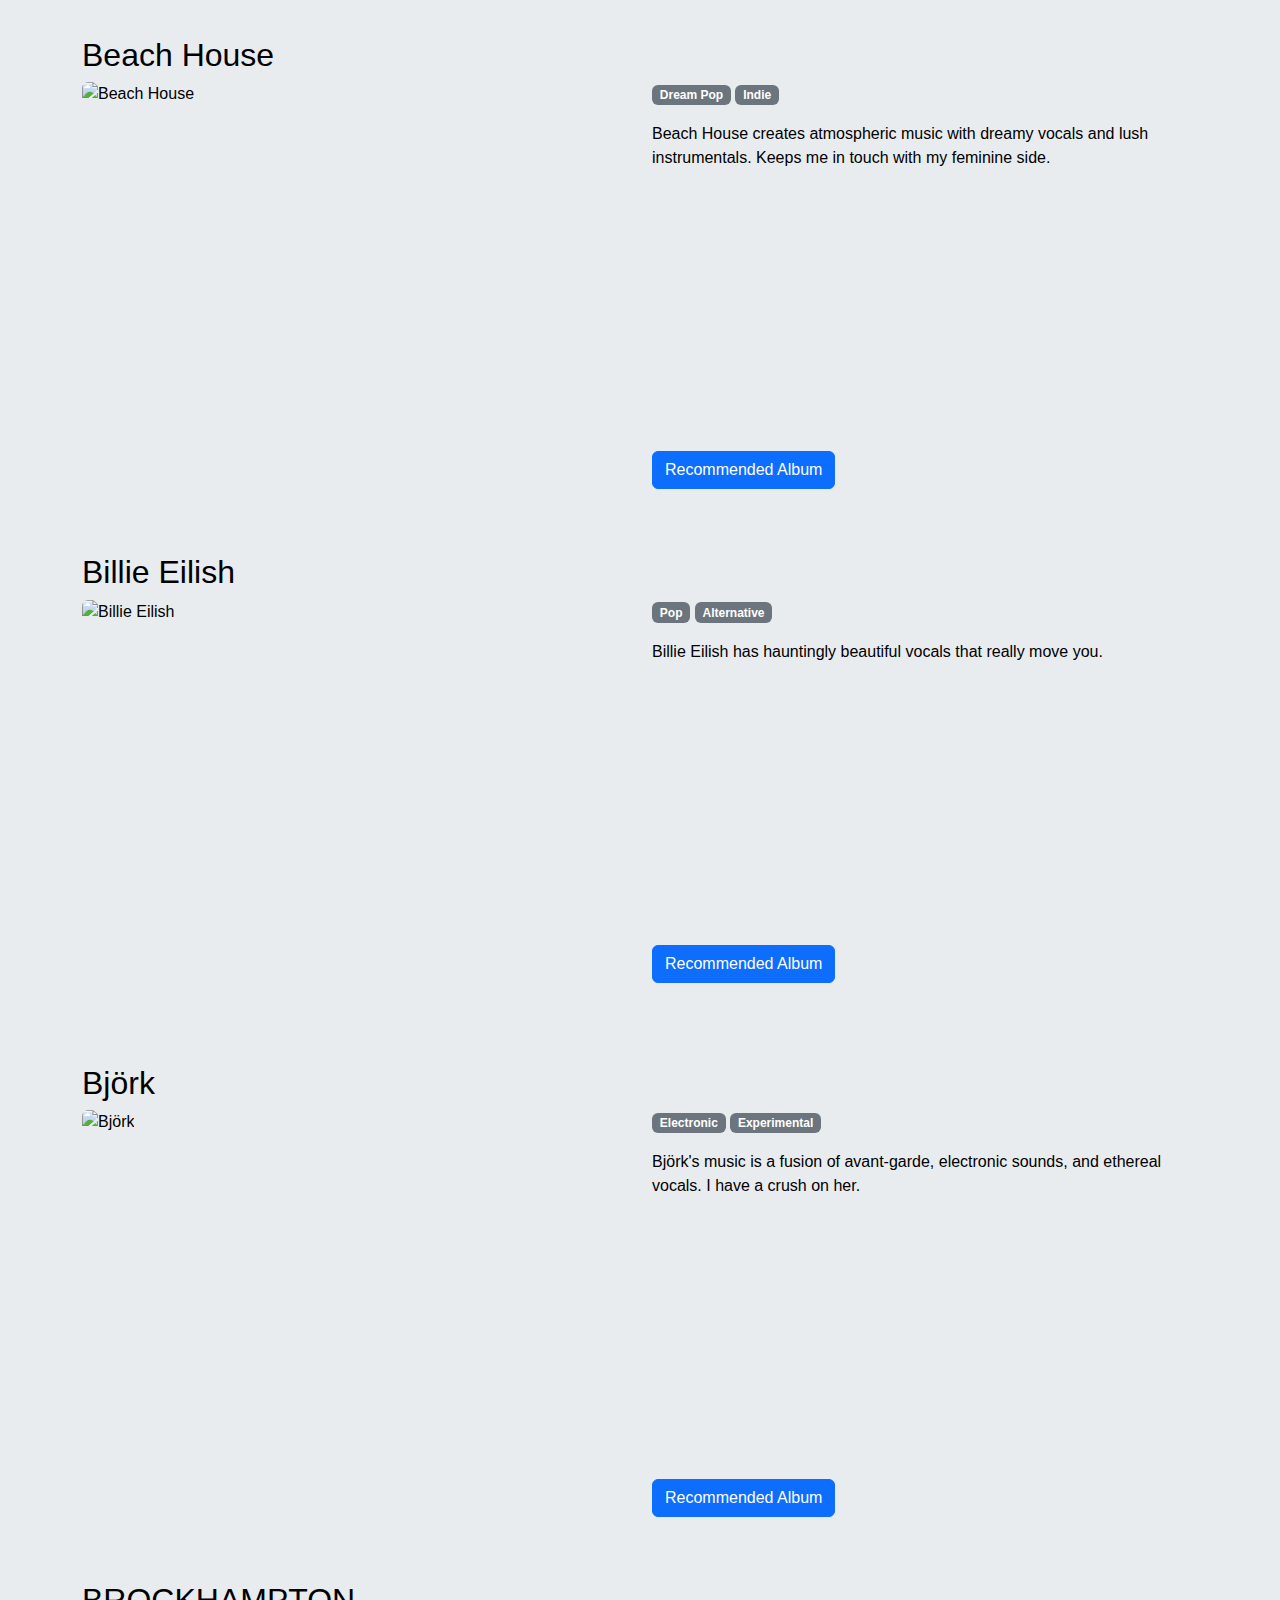
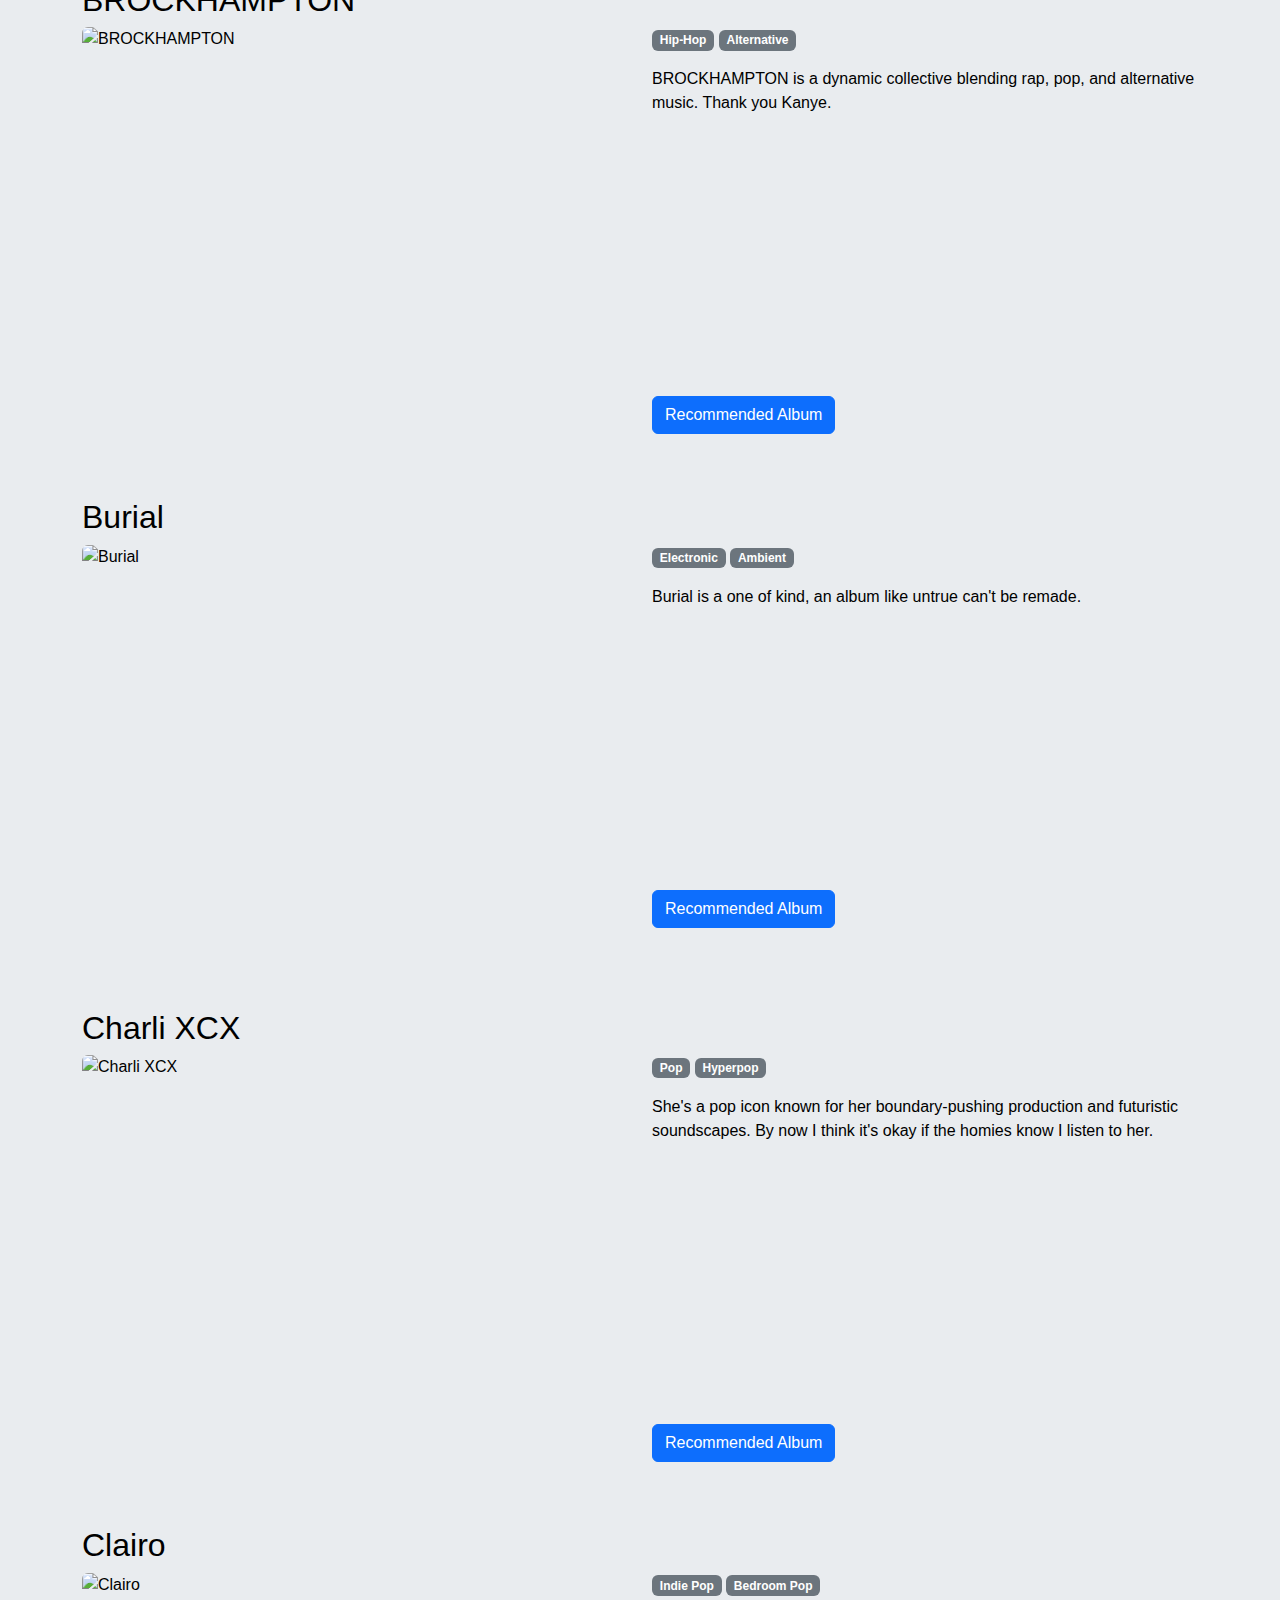
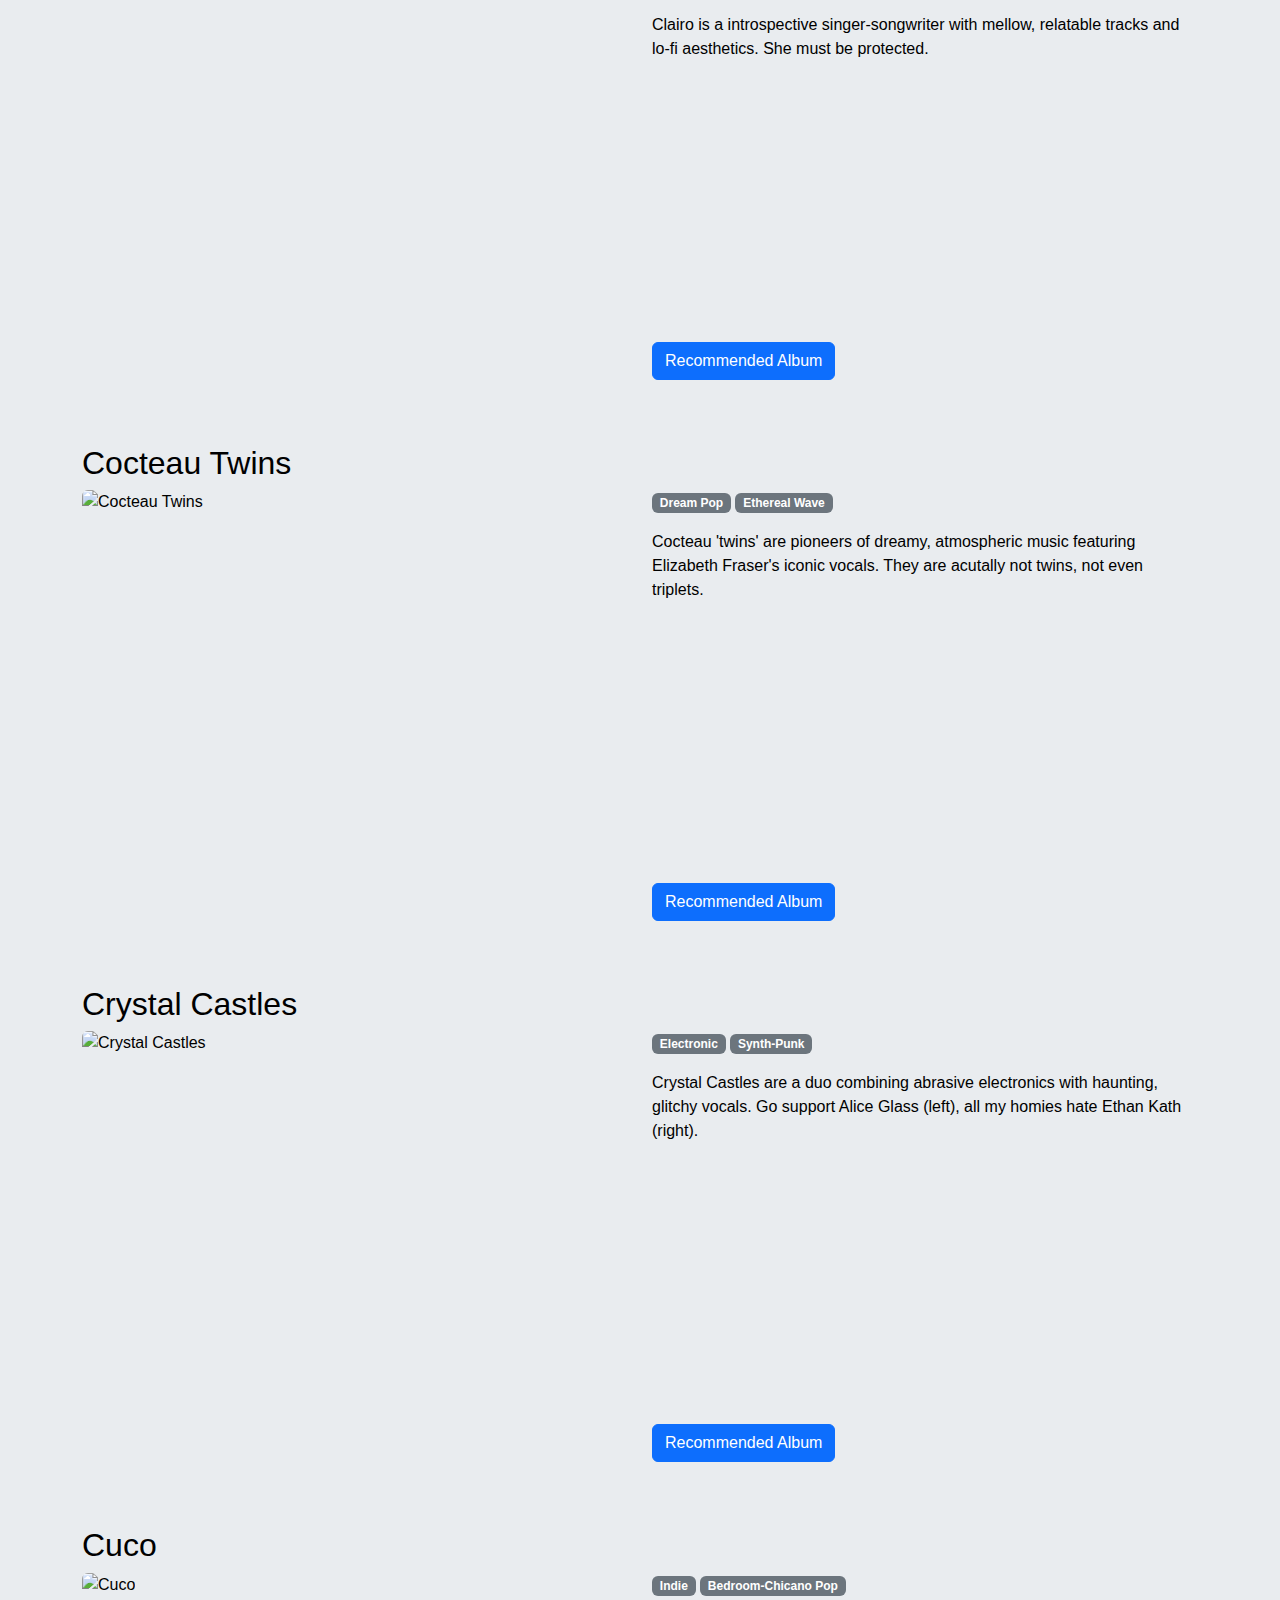
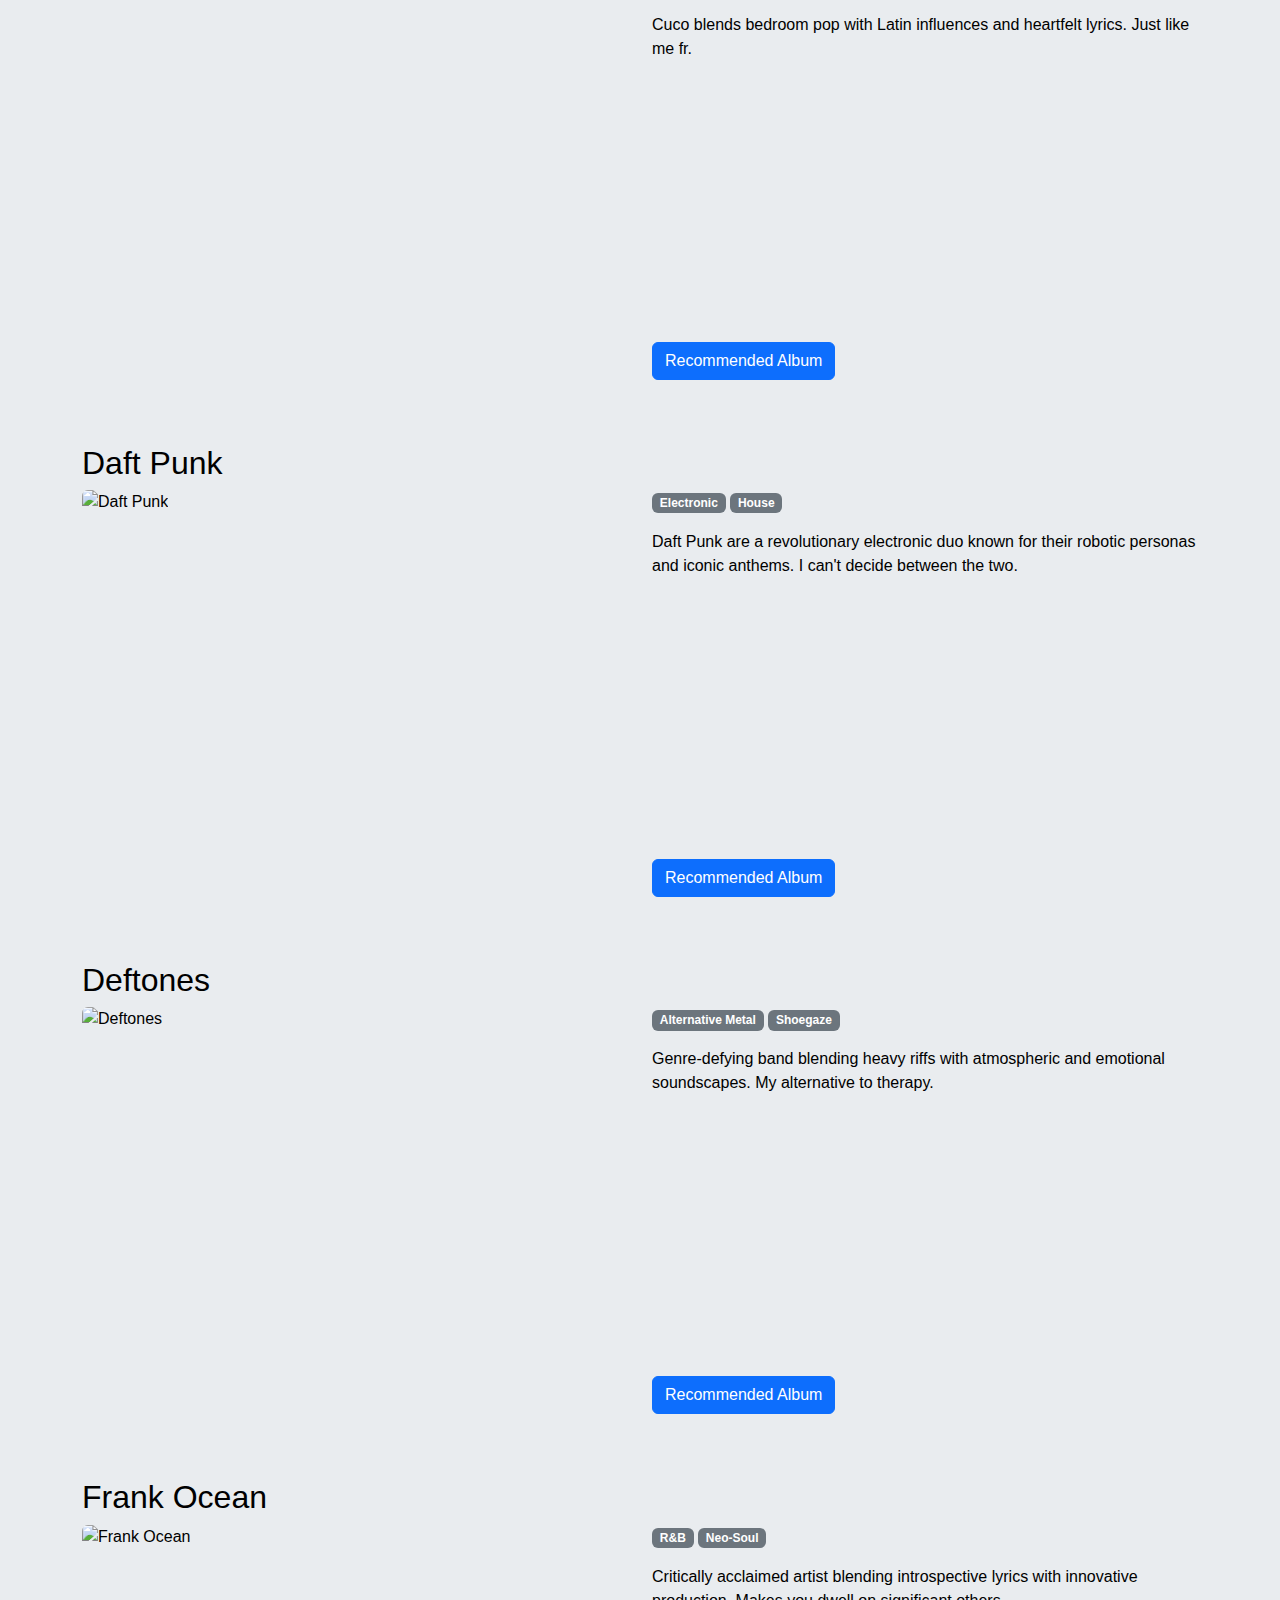
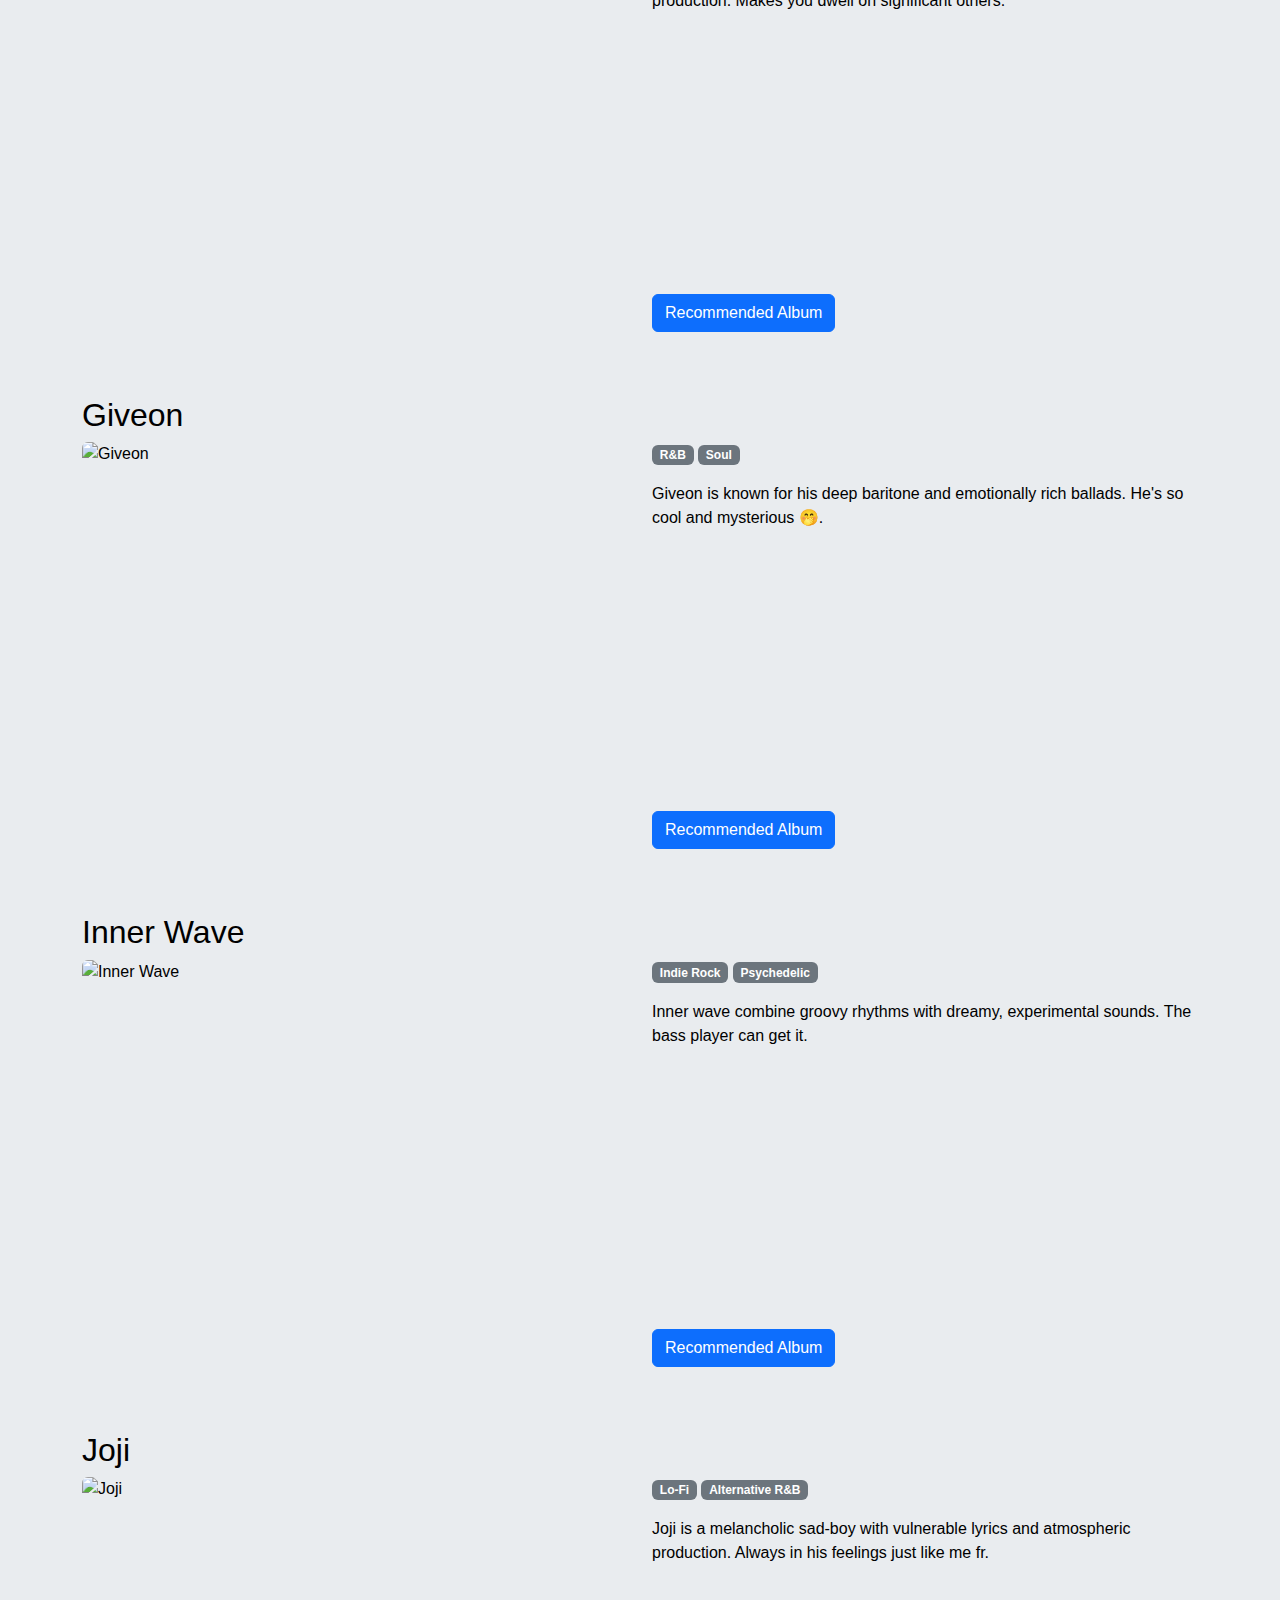
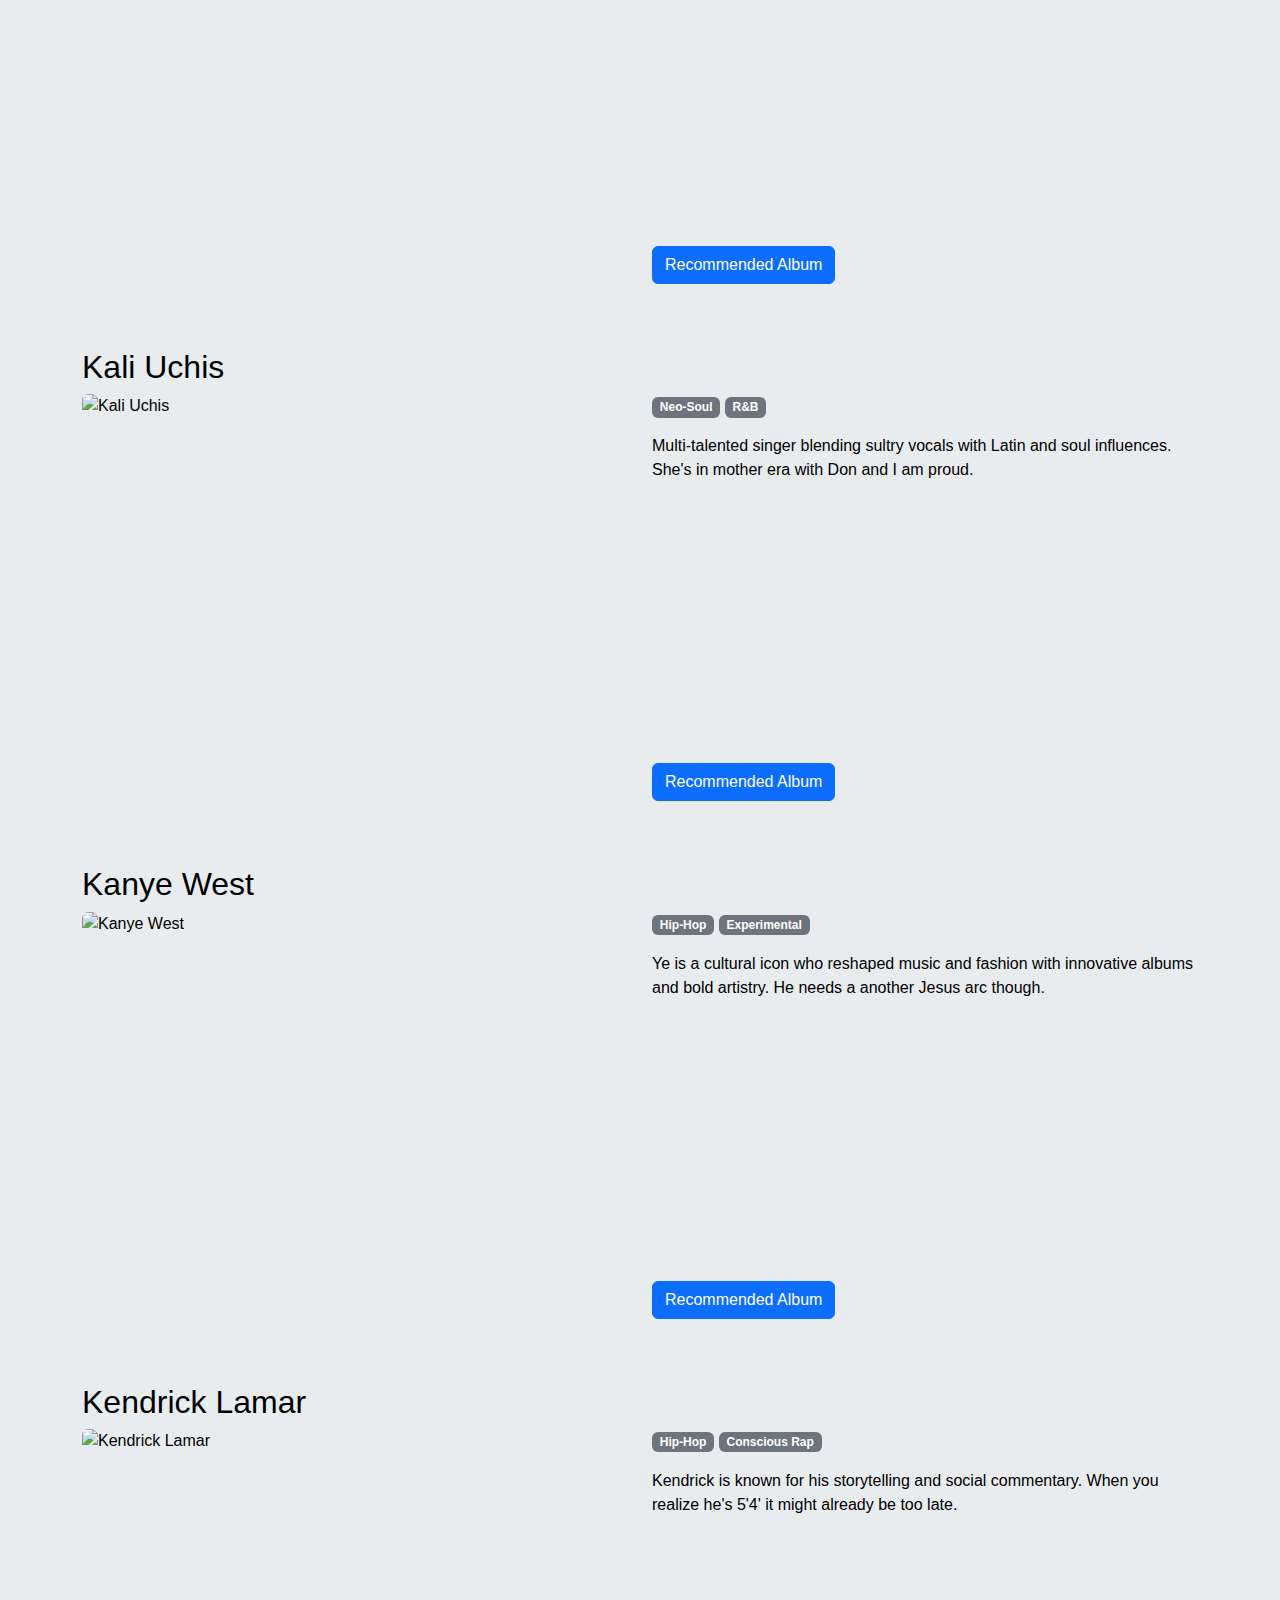
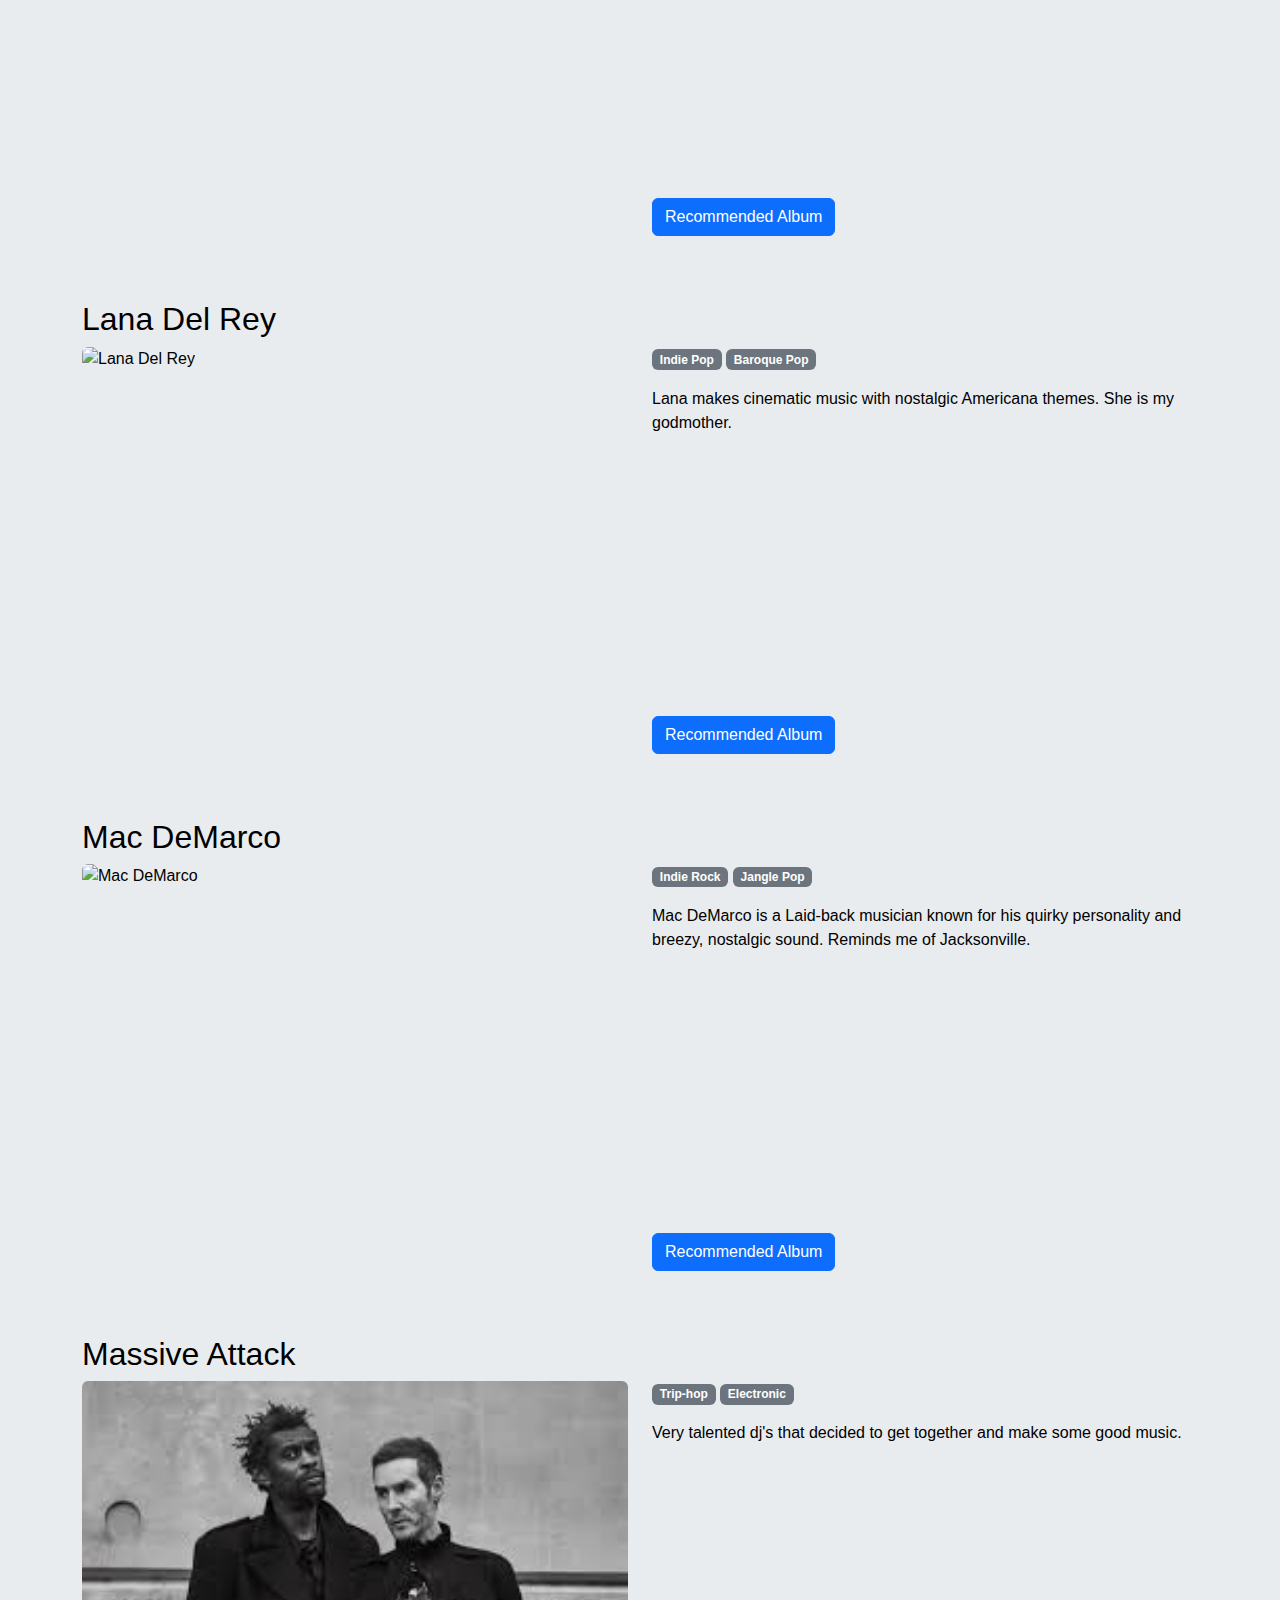
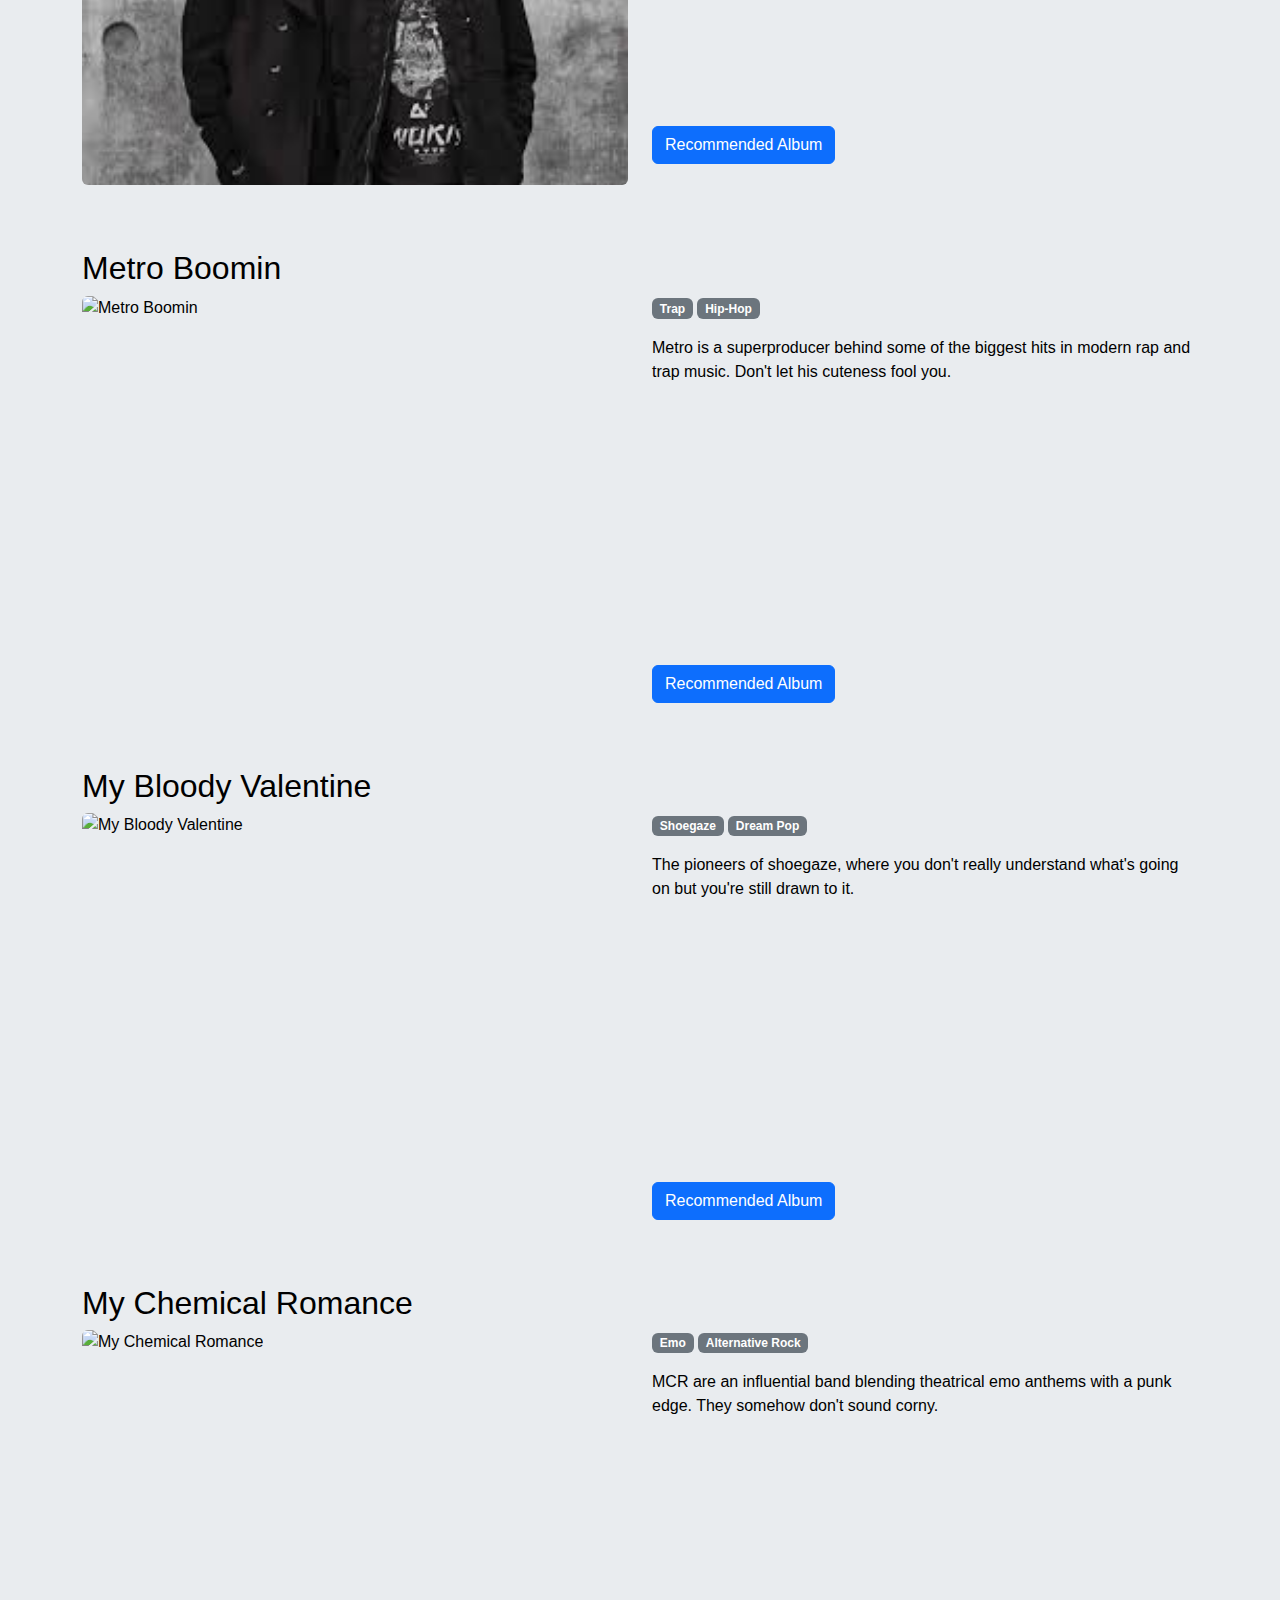
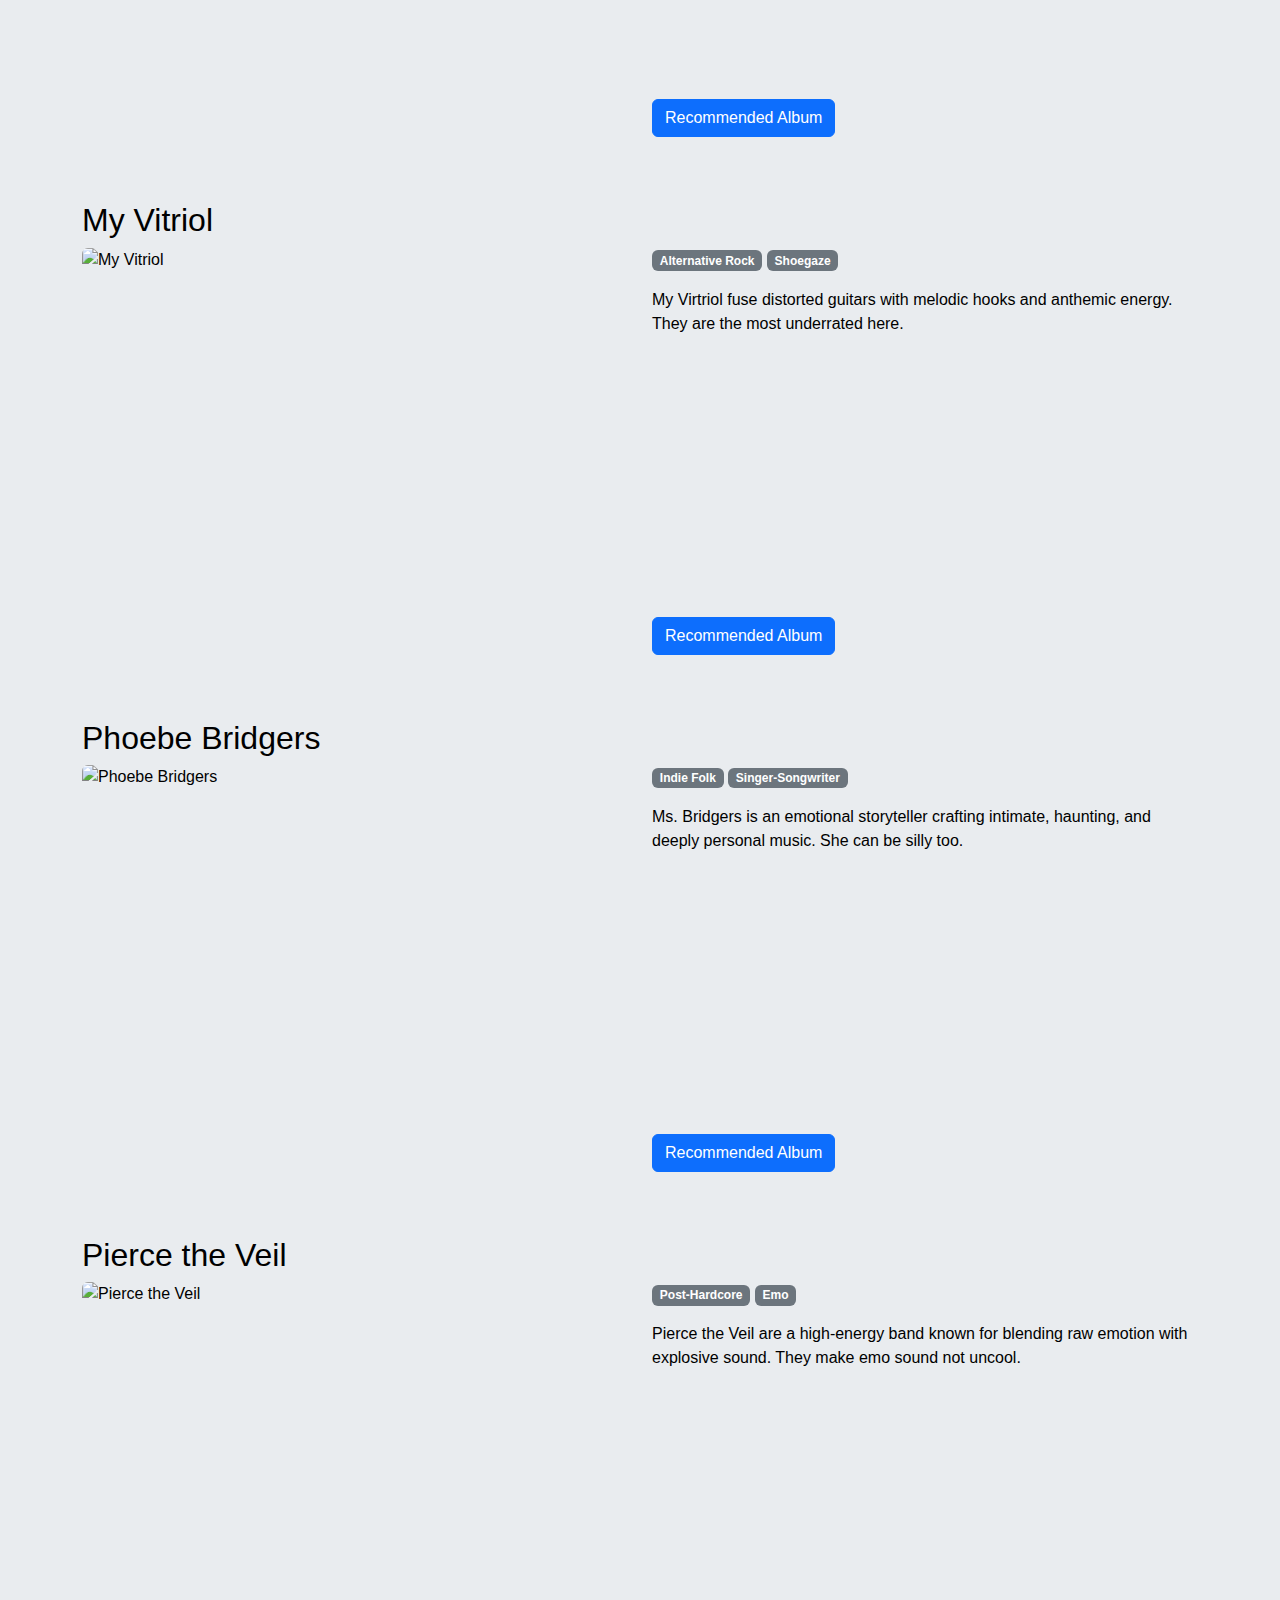
==== commit 5f4efe79: "Update artists.html" ====
--- a/artists.html
+++ b/artists.html
@@ -7,7 +7,6 @@
     <link href="https://cdn.jsdelivr.net/npm/bootstrap@5.2.3/dist/css/bootstrap.min.css" rel="stylesheet">
     <link href="https://fonts.googleapis.com/css2?family=Poppins:wght@400;600&display=swap" rel="stylesheet">
     <link href="styles.css" rel="stylesheet">
-
 </head>
 <body>
     <!-- Placeholder for the Nav Bar -->
@@ -17,7 +16,7 @@
         <h1 class="text-center mb-4">Artist Spotlight</h1>
         <h5 class="text-center">Here are the main artists I like, with songs and albums that I recommend.</h5>
 
-        <!--Accordion for quick genre-based navivation-->
+        <!--Accordion for quick genre-based navigation-->
         <div class="accordion mb-5" id="artistAccordion">
             <!-- Hip-Hop / Rap -->
             <div class="accordion-item">
@@ -28,7 +27,7 @@
                 </h2>
                 <div id="collapse-rap" class="accordion-collapse collapse" aria-labelledby="heading-rap" data-bs-parent="#artistAccordion">
                     <div class="accordion-body">
-                        <a href="#artist1">A$AP Rocky</a>, <a href="#artist2">Bad Bunny</a>, <a href="#artist6">BROCKHAMPTON</a>, <a href="#artist20">Kanye West</a>, <a href="#artist21">Kendrick Lamar</a>, <a href="#artist24">Metro Boomin</a>, <a href="#artist29">Playboi Carti</a>, <a href="#artist31">Pusha T</a>, <a href="#artist45">Travis Scott</a>, <a href="#artist47">Tyler the Creator</a>, <a href="#artist48">XXXTENTACION</a>
+                        <a href="#artist1">A$AP Rocky</a>, <a href="#artist2">Bad Bunny</a>, <a href="#artist6">BROCKHAMPTON</a>, <a href="#artist20">Kanye West</a>, <a href="#artist21">Kendrick Lamar</a>, <a href="#artist25">Metro Boomin</a>, <a href="#artist31">Playboi Carti</a>, <a href="#artist34">Pusha T</a>, <a href="#artist48">Travis Scott</a>, <a href="#artist50">Tyler the Creator</a>, <a href="#artist51">XXXTENTACION</a>
                     </div>
                 </div>
             </div>
@@ -42,7 +41,7 @@
                 </h2>
                 <div id="collapse-rnb" class="accordion-collapse collapse" aria-labelledby="heading-rnb" data-bs-parent="#artistAccordion">
                     <div class="accordion-body">
-                        <a href="#artist15">Frank Ocean</a>, <a href="#artist16">Giveon</a>, <a href="#artist18">Joji</a>, <a href="#artist19">Kali Uchis</a>, <a href="#artist35">Sade</a>, <a href="#artist38">SZA</a>, <a href="#artist44">The Weeknd</a>
+                        <a href="#artist15">Frank Ocean</a>, <a href="#artist16">Giveon</a>, <a href="#artist18">Joji</a>, <a href="#artist19">Kali Uchis</a>, <a href="#artist38">Sade</a>, <a href="#artist41">SZA</a>, <a href="#artist47">The Weeknd</a>
                     </div>
                 </div>
             </div>
@@ -56,7 +55,7 @@
                 </h2>
                 <div id="collapse-rock" class="accordion-collapse collapse" aria-labelledby="heading-rock" data-bs-parent="#artistAccordion">
                     <div class="accordion-body">
-                        <a href="#artist14">Deftones</a>, <a href="#artist25">My Chemical Romance</a>, <a href="#artist26">My Vitriol</a>, <a href="#artist28">Pierce the Veil</a>, <a href="#artist32">Queen</a>, <a href="#artist33">Queens of the Stone Age</a>, <a href="#artist34">Radiohead</a>, <a href="#artist36">Slowdive</a>, <a href="#artist40">The Beatles</a>, <a href="#artist42">The Smashing Pumpkins</a>, <a href="#artist43">The Strokes</a>
+                        <a href="#artist14">Deftones</a>, <a href="#artist26">My Bloody Valentine</a>, <a href="#artist27">My Chemical Romance</a>, <a href="#artist28">My Vitriol</a>, <a href="#artist30">Pierce the Veil</a>, <a href="#artist35">Queen</a>, <a href="#artist36">Queens of the Stone Age</a>, <a href="#artist37">Radiohead</a>, <a href="#artist39">Slowdive</a>, <a href="#artist43">The Beatles</a>, <a href="#artist45">The Smashing Pumpkins</a>, <a href="#artist46">The Strokes</a>
                     </div>
                 </div>
             </div>
@@ -70,7 +69,7 @@
                 </h2>
                 <div id="collapse-alternative" class="accordion-collapse collapse" aria-labelledby="heading-alternative" data-bs-parent="#artistAccordion">
                     <div class="accordion-body">
-                        <a href="#artist4">Billie Eilish</a>, <a href="#artist5">Björk</a>, <a href="#artist10">Cocteau Twins</a>, <a href="#artist22">Lana Del Rey</a>, <a href="#artist30">PinkPantheress</a>, <a href="#artist39">Tame Impala</a>, <a href="#artist46">Twenty One Pilots</a>
+                        <a href="#artist4">Billie Eilish</a>, <a href="#artist5">Björk</a>, <a href="#artist10">Cocteau Twins</a>, <a href="#artist22">Lana Del Rey</a>, <a href="#artist32">PinkPantheress</a>, <a href="#artist42">Tame Impala</a>, <a href="#artist49">Twenty One Pilots</a>
                     </div>
                 </div>
             </div>
@@ -84,7 +83,7 @@
                 </h2>
                 <div id="collapse-indie" class="accordion-collapse collapse" aria-labelledby="heading-indie" data-bs-parent="#artistAccordion">
                     <div class="accordion-body">
-                        <a href="#artist3">Beach House</a>, <a href="#artist9">Clairo</a>, <a href="#artist12">Cuco</a>, <a href="#artist17">Inner Wave</a>, <a href="#artist23">Mac DeMarco</a>, <a href="#artist27">Phoebe Bridgers</a>, <a href="#artist37">Sufjan Stevens</a>, <a href="#artist41">The Marias</a>
+                        <a href="#artist3">Beach House</a>, <a href="#artist9">Clairo</a>, <a href="#artist12">Cuco</a>, <a href="#artist17">Inner Wave</a>, <a href="#artist23">Mac DeMarco</a>, <a href="#artist29">Phoebe Bridgers</a>, <a href="#artist40">Sufjan Stevens</a>, <a href="#artist44">The Marias</a>
                     </div>
                 </div>
             </div>
@@ -98,7 +97,7 @@
                 </h2>
                 <div id="collapse-electronic" class="accordion-collapse collapse" aria-labelledby="heading-electronic" data-bs-parent="#artistAccordion">
                     <div class="accordion-body">
-                        <a href="#artist7">Burial</a>, <a href="#artist8">Charli XCX</a>, <a href="#artist11">Crystal Castles</a>, <a href="#artist13">Daft Punk</a>
+                        <a href="#artist7">Burial</a>, <a href="#artist8">Charli XCX</a>, <a href="#artist11">Crystal Castles</a>, <a href="#artist13">Daft Punk</a>, <a href="#artist24">Massive Attack</a>, <a href="#artist33">Portishead</a>
                     </div>
                 </div>
             </div>
@@ -106,8 +105,6 @@
 
         <!-- Artist Container-->
         <div id="artistContainer" class="mt-5"></div>
-            <!-- Artists rendered dynamically from artistData.js -->
-        <div>
     </div>
 
     <!-- Scripts -->
@@ -155,7 +152,7 @@
             container.insertAdjacentHTML("beforeend", artistHTML);
         });
     </script>
-    
+
     <!-- Bootstrap Bundle with Popper -->
     <script src="https://cdn.jsdelivr.net/npm/bootstrap@5.2.3/dist/js/bootstrap.bundle.min.js"></script>
 </body>
